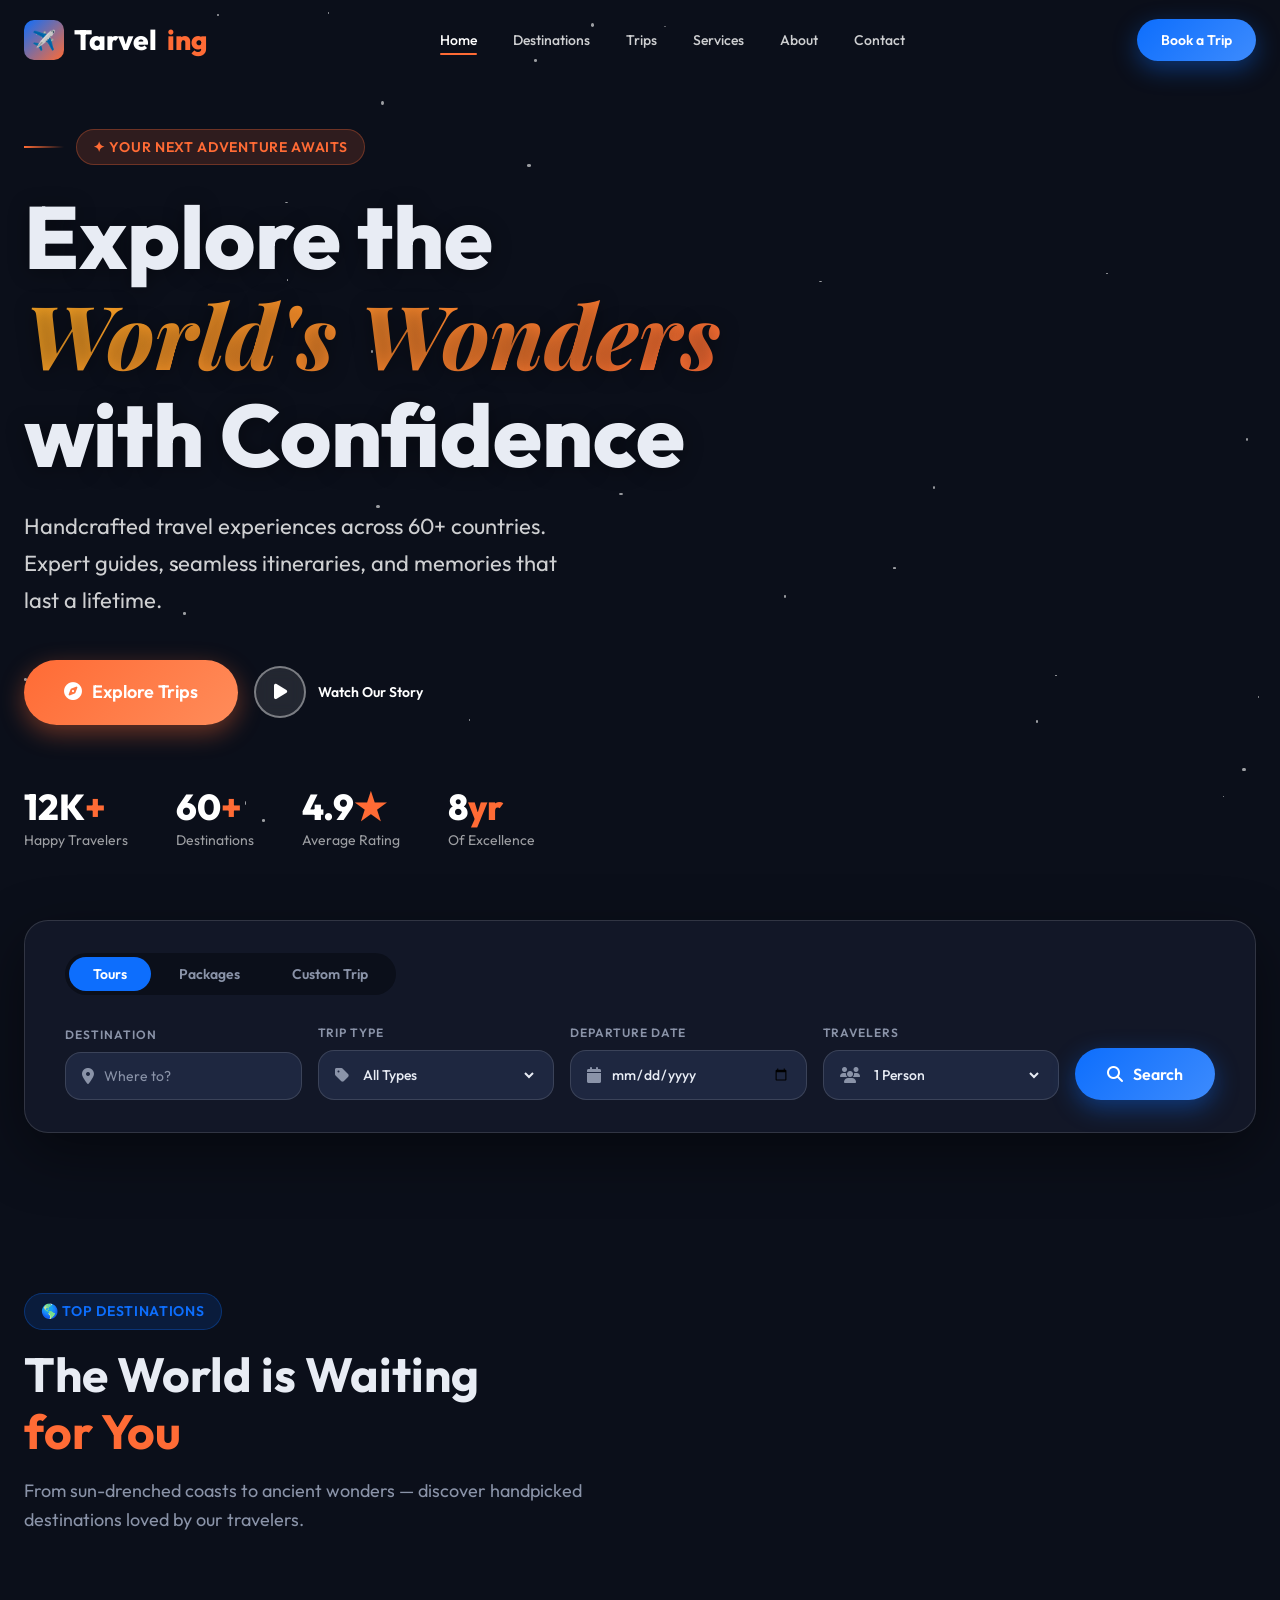
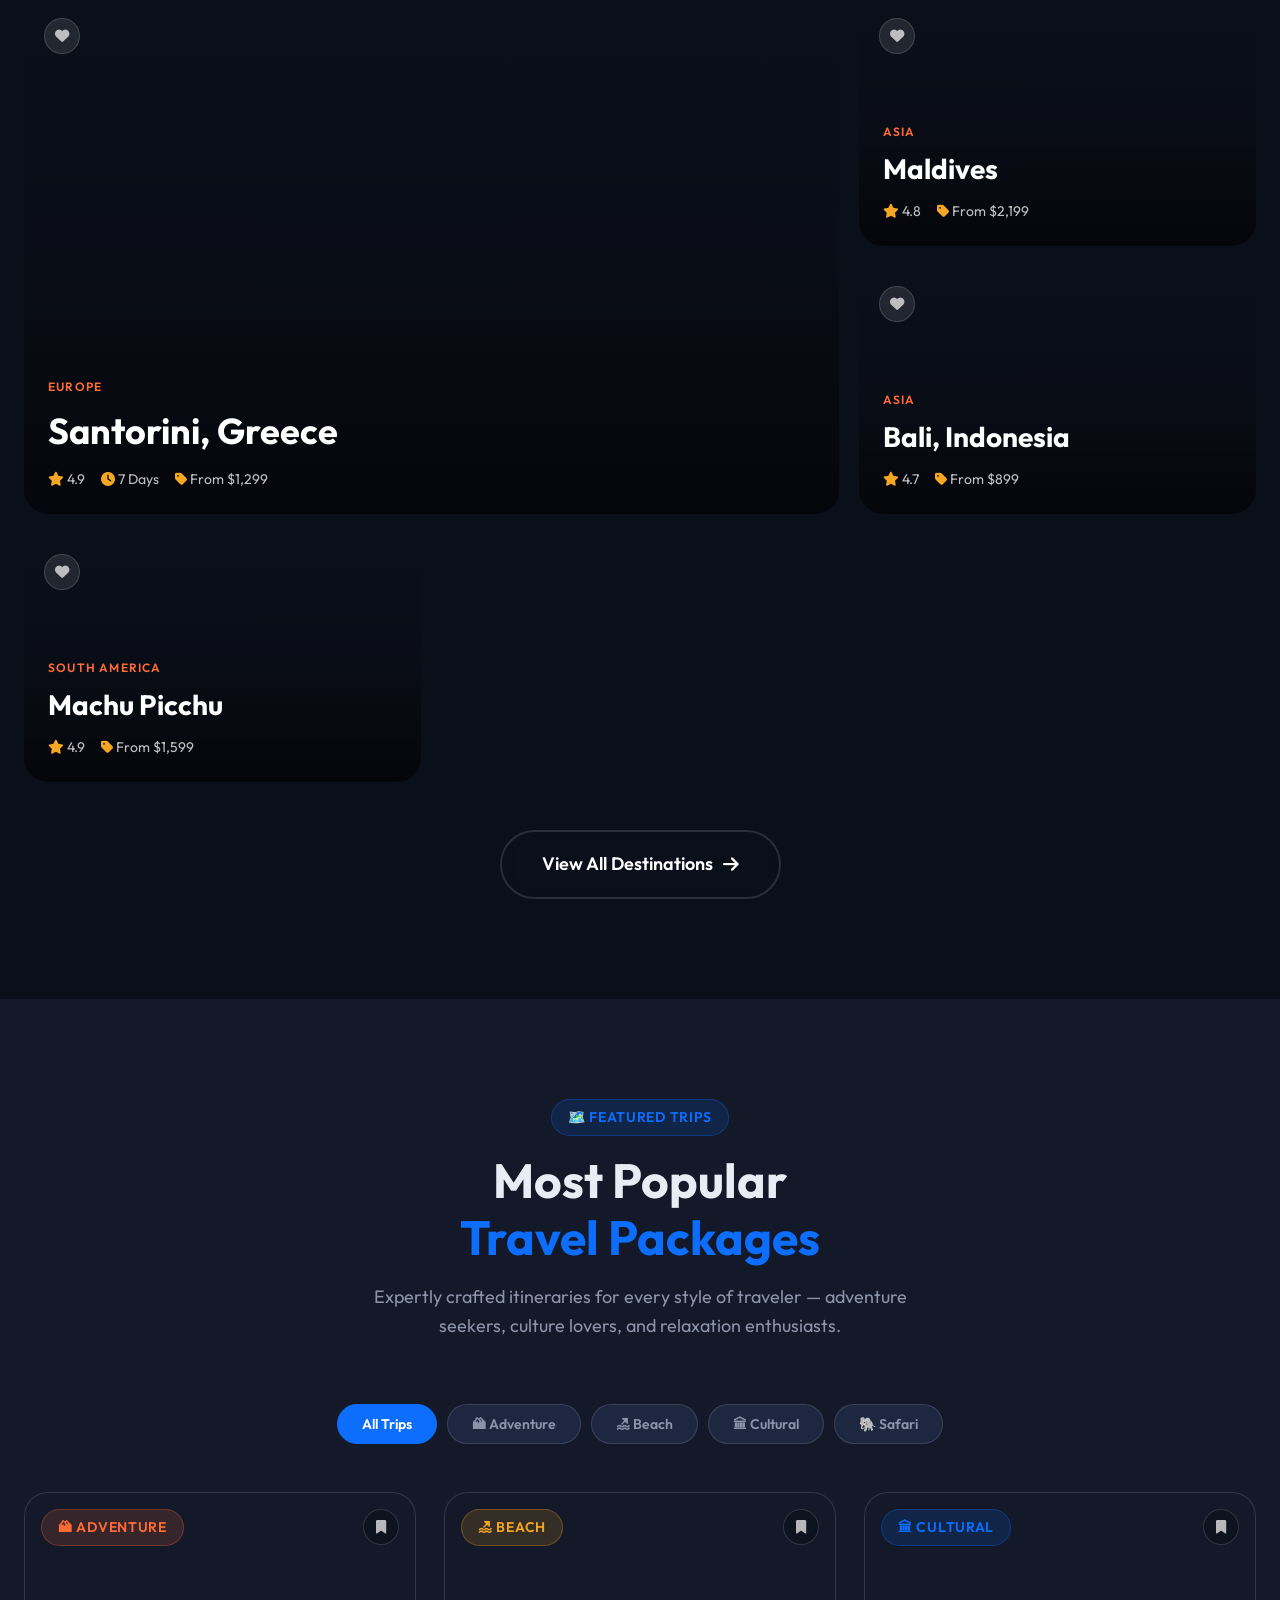
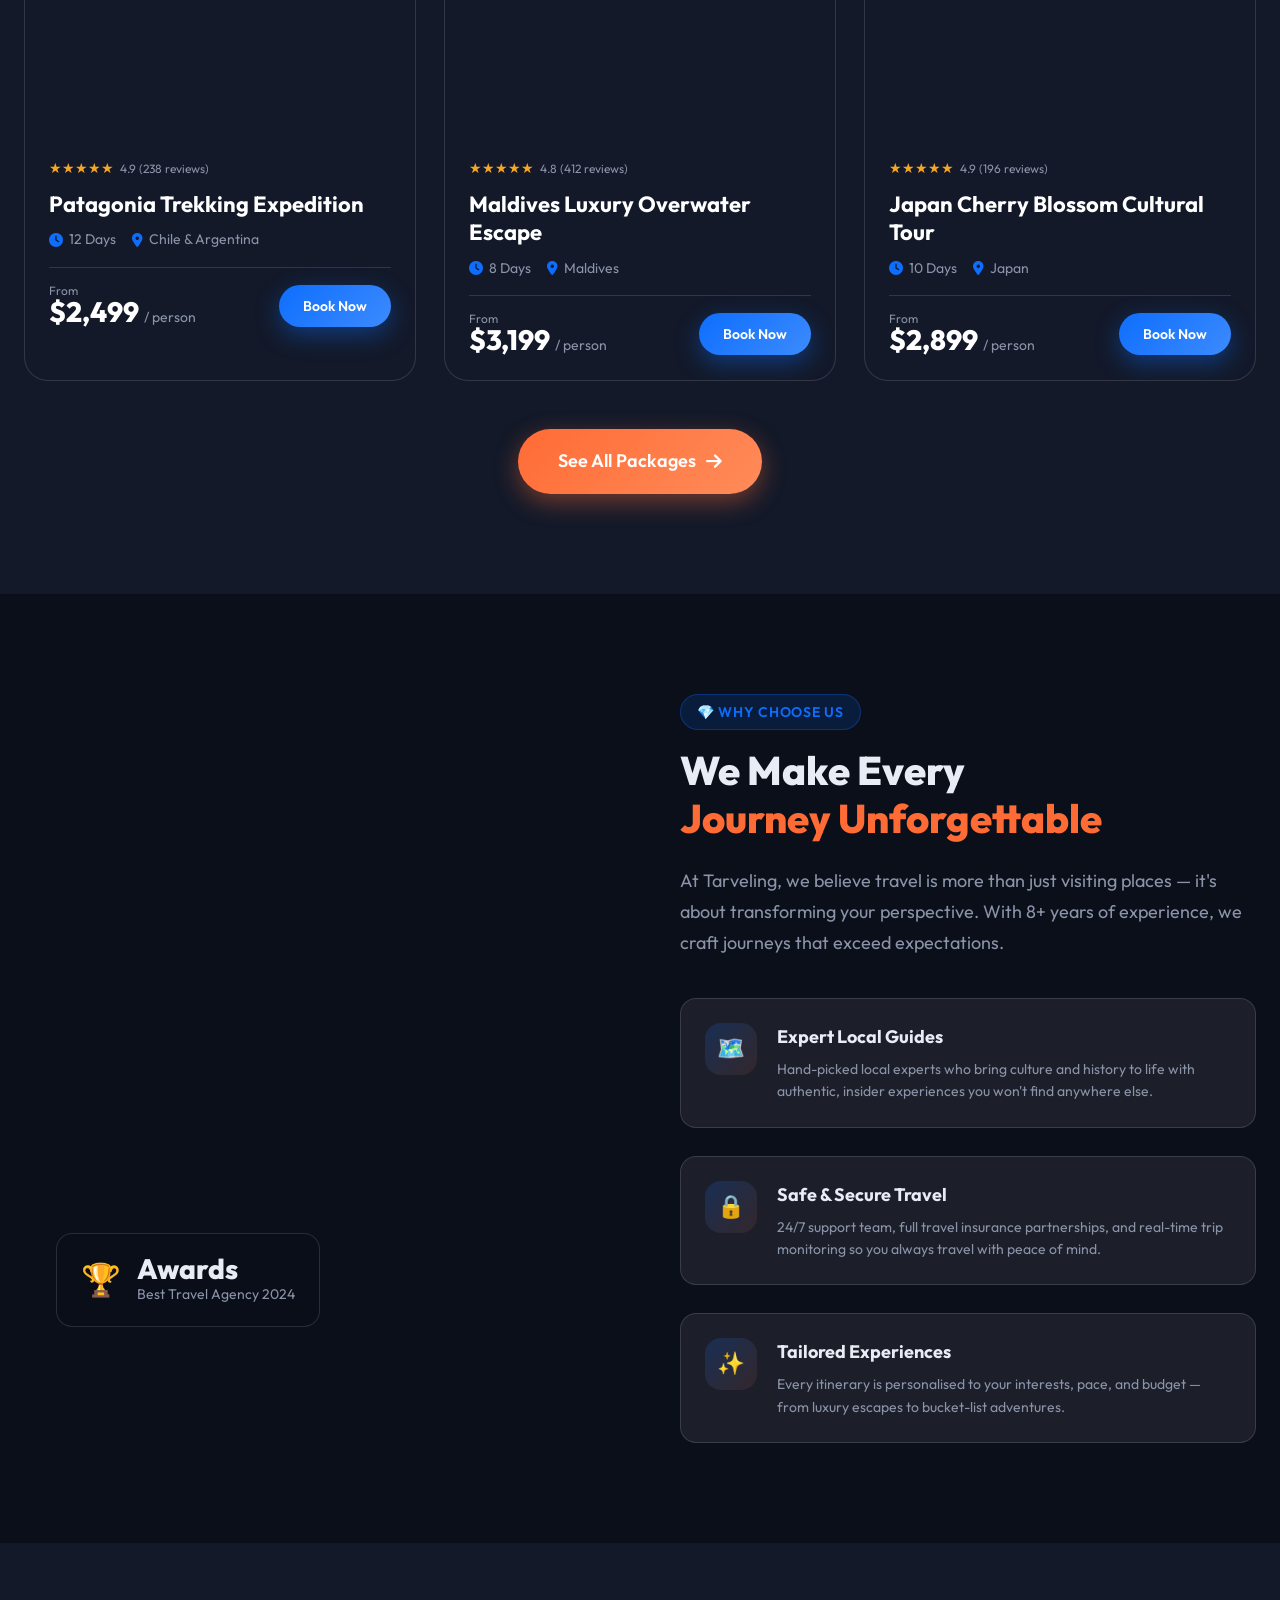
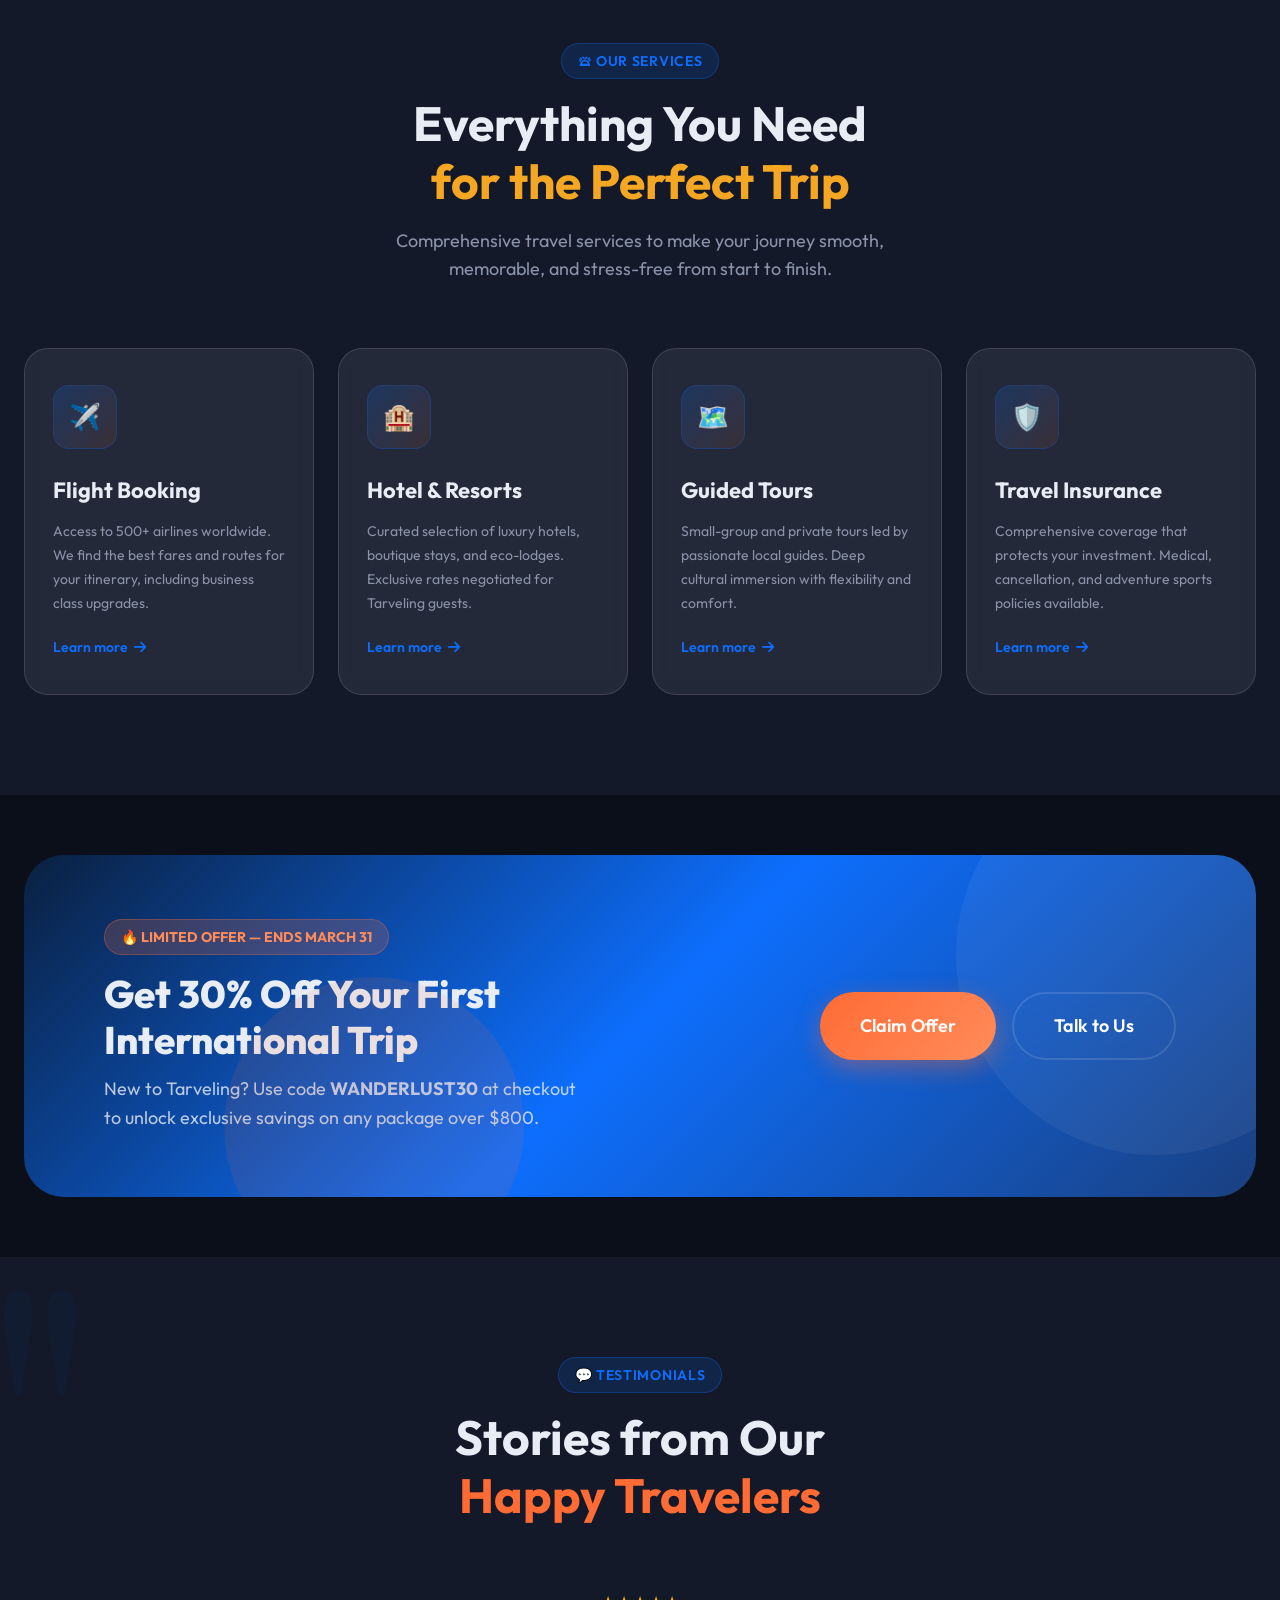
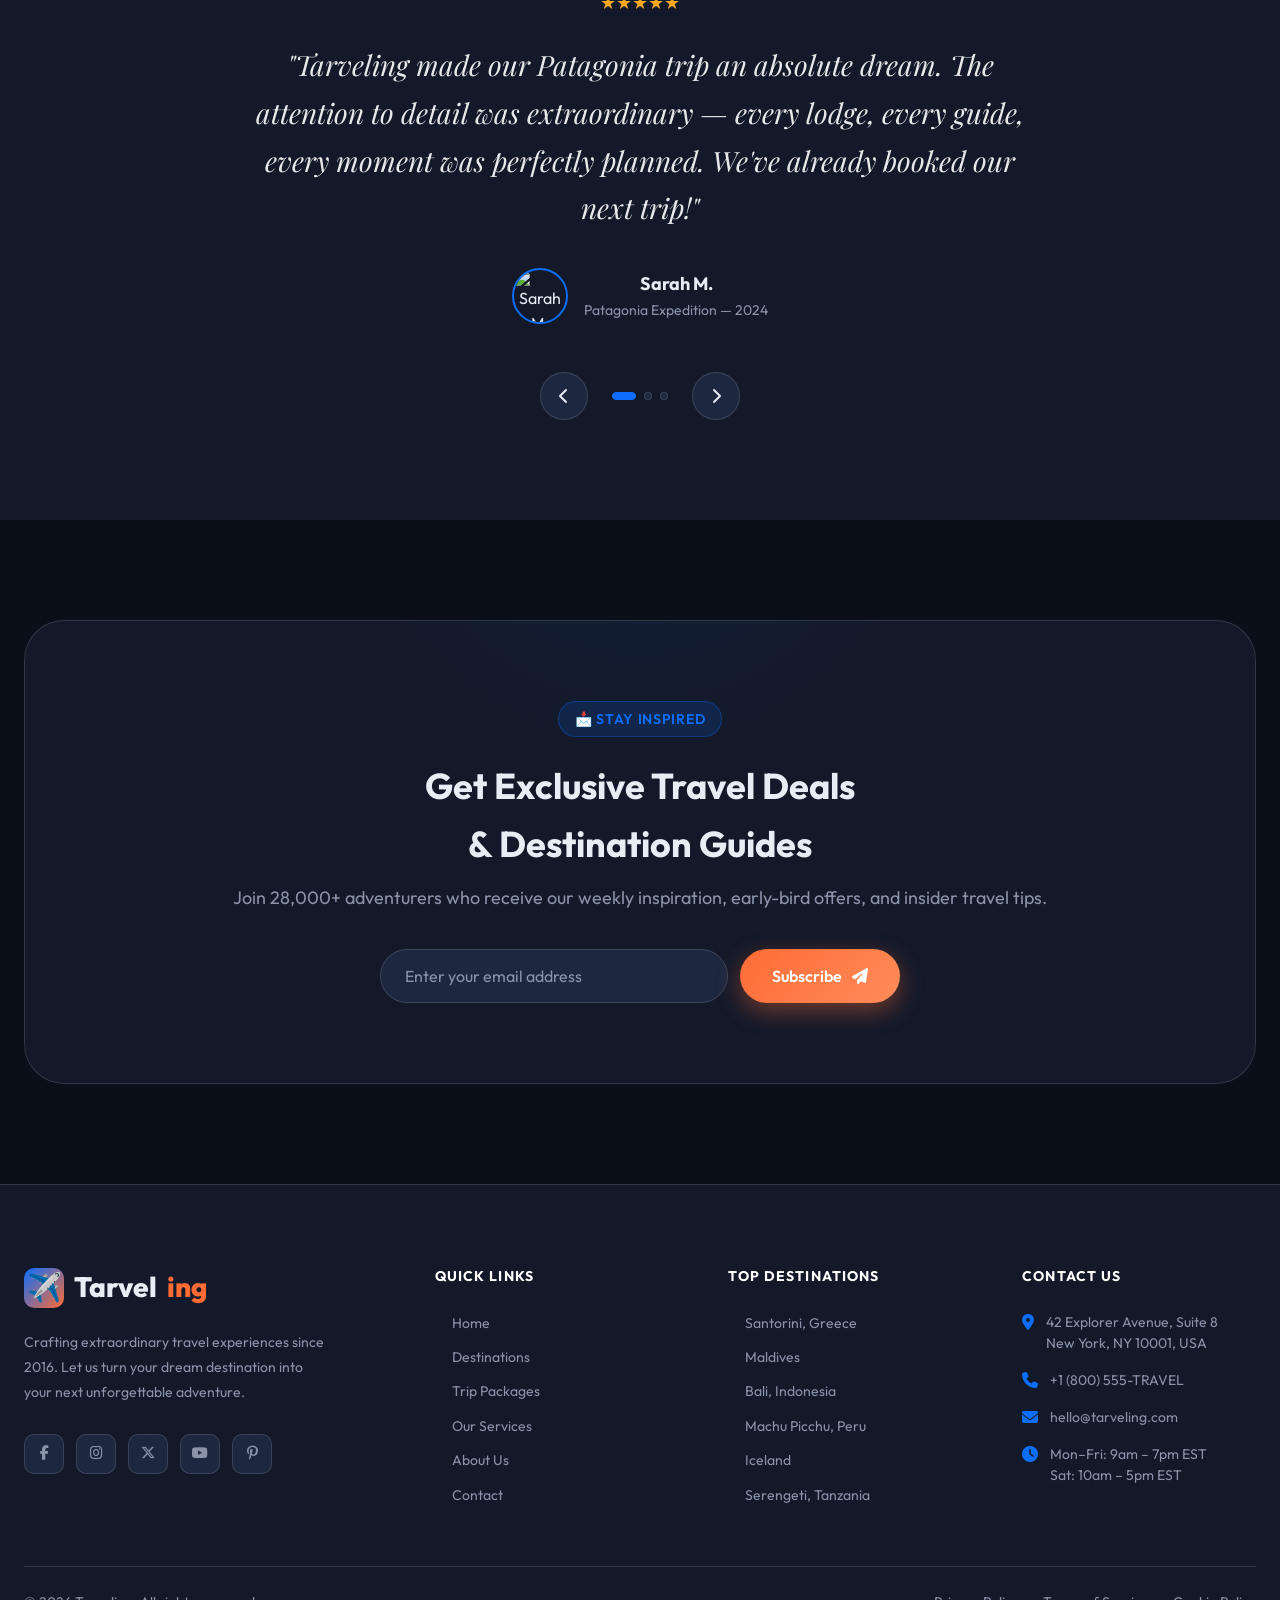
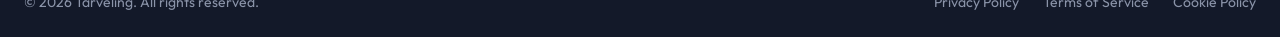
==== index.html @ 198b4518 "Add files via upload" ====
<!DOCTYPE html>
<html lang="en">
<head>
  <meta charset="UTF-8" />
  <meta name="viewport" content="width=device-width, initial-scale=1.0" />
  <title>Tarveling — Discover the World, Your Way</title>
  <meta name="description" content="Tarveling offers curated travel experiences, tours, and packages to the world's most breathtaking destinations. Book your dream trip today." />
  <link rel="stylesheet" href="css/style.css" />
  <link rel="stylesheet" href="https://cdnjs.cloudflare.com/ajax/libs/font-awesome/6.5.0/css/all.min.css" />
</head>
<body>

<!-- ===== HEADER ===== -->
<header class="header" id="header">
  <div class="container">
    <nav class="nav">
      <a href="index.html" class="nav__logo">
        <div class="nav__logo-icon">✈️</div>
        Tarvel<span>ing</span>
      </a>
      <ul class="nav__links">
        <li><a href="index.html" class="nav__link active">Home</a></li>
        <li><a href="destinations.html" class="nav__link">Destinations</a></li>
        <li><a href="trips.html" class="nav__link">Trips</a></li>
        <li><a href="services.html" class="nav__link">Services</a></li>
        <li><a href="about.html" class="nav__link">About</a></li>
        <li><a href="contact.html" class="nav__link">Contact</a></li>
      </ul>
      <div class="nav__actions">
        <a href="contact.html" class="btn btn-primary btn-sm">Book a Trip</a>
      </div>
      <button class="nav__hamburger" id="hamburger" aria-label="Open menu">
        <span></span><span></span><span></span>
      </button>
    </nav>
  </div>
  <div class="nav__mobile" id="mobileNav">
    <a href="index.html" class="nav__link active">Home</a>
    <a href="destinations.html" class="nav__link">Destinations</a>
    <a href="trips.html" class="nav__link">Trips</a>
    <a href="services.html" class="nav__link">Services</a>
    <a href="about.html" class="nav__link">About</a>
    <a href="contact.html" class="nav__link">Contact</a>
    <a href="contact.html" class="btn btn-primary btn-sm" style="margin-top:8px;justify-content:center;">Book a Trip</a>
  </div>
</header>

<!-- ===== HERO ===== -->
<section class="hero" id="home">
  <div class="hero__bg"></div>
  <div class="hero__particles" id="particles"></div>
  <div class="container">
    <div class="hero__content reveal">
      <div class="hero__eyebrow">
        <div class="hero__eyebrow-line"></div>
        <span class="badge badge--accent">✦ Your Next Adventure Awaits</span>
      </div>
      <h1 class="hero__title">
        Explore the<br><em>World's Wonders</em><br>with Confidence
      </h1>
      <p class="hero__sub">
        Handcrafted travel experiences across 60+ countries. Expert guides, seamless itineraries, and memories that last a lifetime.
      </p>
      <div class="hero__actions">
        <a href="trips.html" class="btn btn-accent btn-lg">
          <i class="fa-solid fa-compass"></i> Explore Trips
        </a>
        <button class="hero__play" id="playBtn">
          <div class="hero__play-icon"><i class="fa-solid fa-play"></i></div>
          <span>Watch Our Story</span>
        </button>
      </div>
      <div class="hero__stats">
        <div>
          <div class="hero__stat-num">12K<span>+</span></div>
          <div class="hero__stat-label">Happy Travelers</div>
        </div>
        <div>
          <div class="hero__stat-num">60<span>+</span></div>
          <div class="hero__stat-label">Destinations</div>
        </div>
        <div>
          <div class="hero__stat-num">4.9<span>★</span></div>
          <div class="hero__stat-label">Average Rating</div>
        </div>
        <div>
          <div class="hero__stat-num">8<span>yr</span></div>
          <div class="hero__stat-label">Of Excellence</div>
        </div>
      </div>
    </div>
  </div>
</section>

<!-- ===== SEARCH BAR ===== -->
<section class="search-bar section--sm">
  <div class="container">
    <div class="search-bar__card reveal">
      <div class="search-bar__tabs">
        <button class="search-bar__tab active" id="tabTours">Tours</button>
        <button class="search-bar__tab" id="tabFlights">Packages</button>
        <button class="search-bar__tab" id="tabCustom">Custom Trip</button>
      </div>
      <div class="search-bar__fields">
        <div class="search-field">
          <label>Destination</label>
          <div class="search-field__input">
            <i class="fa-solid fa-location-dot"></i>
            <input type="text" id="searchDest" placeholder="Where to?" />
          </div>
        </div>
        <div class="search-field">
          <label>Trip Type</label>
          <div class="search-field__input">
            <i class="fa-solid fa-tag"></i>
            <select id="searchType">
              <option value="">All Types</option>
              <option>Adventure</option>
              <option>Beach & Relaxation</option>
              <option>Cultural & History</option>
              <option>Wildlife Safari</option>
              <option>City Breaks</option>
              <option>Honeymoon</option>
            </select>
          </div>
        </div>
        <div class="search-field">
          <label>Departure Date</label>
          <div class="search-field__input">
            <i class="fa-solid fa-calendar"></i>
            <input type="date" id="searchDate" />
          </div>
        </div>
        <div class="search-field">
          <label>Travelers</label>
          <div class="search-field__input">
            <i class="fa-solid fa-users"></i>
            <select id="searchTravelers">
              <option>1 Person</option>
              <option>2 People</option>
              <option>3–5 People</option>
              <option>6+ People</option>
            </select>
          </div>
        </div>
        <button class="btn btn-primary" id="searchBtn" style="height:52px; margin-top:22px;">
          <i class="fa-solid fa-magnifying-glass"></i> Search
        </button>
      </div>
    </div>
  </div>
</section>

<!-- ===== DESTINATIONS ===== -->
<section class="section" id="destinations">
  <div class="container">
    <div class="section-header reveal">
      <span class="badge">🌎 Top Destinations</span>
      <h2>The World is Waiting<br><span class="text-accent">for You</span></h2>
      <p>From sun-drenched coasts to ancient wonders — discover handpicked destinations loved by our travelers.</p>
    </div>
    <div class="destinations__grid reveal">
      <!-- Large card -->
      <div class="dest-card dest-card--large">
        <img class="dest-card__img" src="https://images.unsplash.com/photo-1533105079780-92b9be482077?w=900&q=80" alt="Santorini, Greece" loading="lazy" />
        <div class="dest-card__overlay"></div>
        <button class="dest-card__wish" data-id="santorini" aria-label="Wishlist"><i class="fa-solid fa-heart"></i></button>
        <a href="trips.html" class="dest-card__btn"><i class="fa-solid fa-arrow-up-right"></i></a>
        <div class="dest-card__body">
          <div class="dest-card__region">Europe</div>
          <div class="dest-card__name">Santorini, Greece</div>
          <div class="dest-card__meta">
            <span><i class="fa-solid fa-star"></i> 4.9</span>
            <span><i class="fa-solid fa-clock"></i> 7 Days</span>
            <span><i class="fa-solid fa-tag"></i> From $1,299</span>
          </div>
        </div>
      </div>
      <!-- Small cards -->
      <div class="dest-card">
        <img class="dest-card__img" src="https://images.unsplash.com/photo-1510414696678-2415ad8474aa?w=600&q=80" alt="Maldives" loading="lazy" />
        <div class="dest-card__overlay"></div>
        <button class="dest-card__wish" data-id="maldives" aria-label="Wishlist"><i class="fa-solid fa-heart"></i></button>
        <a href="trips.html" class="dest-card__btn"><i class="fa-solid fa-arrow-up-right"></i></a>
        <div class="dest-card__body">
          <div class="dest-card__region">Asia</div>
          <div class="dest-card__name">Maldives</div>
          <div class="dest-card__meta">
            <span><i class="fa-solid fa-star"></i> 4.8</span>
            <span><i class="fa-solid fa-tag"></i> From $2,199</span>
          </div>
        </div>
      </div>
      <div class="dest-card">
        <img class="dest-card__img" src="https://images.unsplash.com/photo-1531761535209-180857e963b9?w=600&q=80" alt="Bali, Indonesia" loading="lazy" />
        <div class="dest-card__overlay"></div>
        <button class="dest-card__wish" data-id="bali" aria-label="Wishlist"><i class="fa-solid fa-heart"></i></button>
        <a href="trips.html" class="dest-card__btn"><i class="fa-solid fa-arrow-up-right"></i></a>
        <div class="dest-card__body">
          <div class="dest-card__region">Asia</div>
          <div class="dest-card__name">Bali, Indonesia</div>
          <div class="dest-card__meta">
            <span><i class="fa-solid fa-star"></i> 4.7</span>
            <span><i class="fa-solid fa-tag"></i> From $899</span>
          </div>
        </div>
      </div>
      <div class="dest-card">
        <img class="dest-card__img" src="https://images.unsplash.com/photo-1474755032398-4b0ed3b2ae5c?w=600&q=80" alt="Machu Picchu, Peru" loading="lazy" />
        <div class="dest-card__overlay"></div>
        <button class="dest-card__wish" data-id="machu" aria-label="Wishlist"><i class="fa-solid fa-heart"></i></button>
        <a href="trips.html" class="dest-card__btn"><i class="fa-solid fa-arrow-up-right"></i></a>
        <div class="dest-card__body">
          <div class="dest-card__region">South America</div>
          <div class="dest-card__name">Machu Picchu</div>
          <div class="dest-card__meta">
            <span><i class="fa-solid fa-star"></i> 4.9</span>
            <span><i class="fa-solid fa-tag"></i> From $1,599</span>
          </div>
        </div>
      </div>
    </div>
    <div class="text-center" style="margin-top:48px;">
      <a href="destinations.html" class="btn btn-outline btn-lg reveal">View All Destinations <i class="fa-solid fa-arrow-right"></i></a>
    </div>
  </div>
</section>

<!-- ===== POPULAR TRIPS ===== -->
<section class="section" id="trips" style="background: var(--clr-dark-2);">
  <div class="container">
    <div class="section-header text-center reveal">
      <span class="badge">🗺️ Featured Trips</span>
      <h2>Most Popular<br><span class="text-primary">Travel Packages</span></h2>
      <p>Expertly crafted itineraries for every style of traveler — adventure seekers, culture lovers, and relaxation enthusiasts.</p>
    </div>
    <div class="trips__filters reveal text-center" style="justify-content:center;">
      <button class="filter-btn active" data-filter="all">All Trips</button>
      <button class="filter-btn" data-filter="adventure">🏔 Adventure</button>
      <button class="filter-btn" data-filter="beach">🏖 Beach</button>
      <button class="filter-btn" data-filter="culture">🏛 Cultural</button>
      <button class="filter-btn" data-filter="safari">🐘 Safari</button>
    </div>
    <div class="trips__grid" id="tripsGrid">

      <div class="trip-card reveal" data-category="adventure">
        <div class="trip-card__thumb">
          <img class="trip-card__img" src="https://images.unsplash.com/photo-1506905925346-21bda4d32df4?w=600&q=80" alt="Patagonia Trekking" loading="lazy" />
          <span class="badge badge--accent trip-card__difficulty">🏔 Adventure</span>
          <button class="trip-card__wishlist" aria-label="Save trip"><i class="fa-solid fa-bookmark"></i></button>
        </div>
        <div class="trip-card__body">
          <div class="trip-card__rating">
            <div class="trip-card__stars">★★★★★</div>
            <span>4.9 (238 reviews)</span>
          </div>
          <h3 class="trip-card__title">Patagonia Trekking Expedition</h3>
          <div class="trip-card__meta">
            <div class="trip-card__meta-item"><i class="fa-solid fa-clock"></i> 12 Days</div>
            <div class="trip-card__meta-item"><i class="fa-solid fa-location-dot"></i> Chile & Argentina</div>
          </div>
          <div class="trip-card__footer">
            <div class="trip-card__price">
              <div class="trip-card__price-from">From</div>
              <div class="trip-card__price-amount">$2,499 <span>/ person</span></div>
            </div>
            <a href="contact.html" class="btn btn-primary btn-sm">Book Now</a>
          </div>
        </div>
      </div>

      <div class="trip-card reveal delay-1" data-category="beach">
        <div class="trip-card__thumb">
          <img class="trip-card__img" src="https://images.unsplash.com/photo-1510414696678-2415ad8474aa?w=600&q=80" alt="Maldives Luxury" loading="lazy" />
          <span class="badge badge--gold trip-card__difficulty">🏖 Beach</span>
          <button class="trip-card__wishlist" aria-label="Save trip"><i class="fa-solid fa-bookmark"></i></button>
        </div>
        <div class="trip-card__body">
          <div class="trip-card__rating">
            <div class="trip-card__stars">★★★★★</div>
            <span>4.8 (412 reviews)</span>
          </div>
          <h3 class="trip-card__title">Maldives Luxury Overwater Escape</h3>
          <div class="trip-card__meta">
            <div class="trip-card__meta-item"><i class="fa-solid fa-clock"></i> 8 Days</div>
            <div class="trip-card__meta-item"><i class="fa-solid fa-location-dot"></i> Maldives</div>
          </div>
          <div class="trip-card__footer">
            <div class="trip-card__price">
              <div class="trip-card__price-from">From</div>
              <div class="trip-card__price-amount">$3,199 <span>/ person</span></div>
            </div>
            <a href="contact.html" class="btn btn-primary btn-sm">Book Now</a>
          </div>
        </div>
      </div>

      <div class="trip-card reveal delay-2" data-category="culture">
        <div class="trip-card__thumb">
          <img class="trip-card__img" src="https://images.unsplash.com/photo-1580674684081-7617fbf3d745?w=600&q=80" alt="Japan Cultural Tour" loading="lazy" />
          <span class="badge trip-card__difficulty">🏛 Cultural</span>
          <button class="trip-card__wishlist" aria-label="Save trip"><i class="fa-solid fa-bookmark"></i></button>
        </div>
        <div class="trip-card__body">
          <div class="trip-card__rating">
            <div class="trip-card__stars">★★★★★</div>
            <span>4.9 (196 reviews)</span>
          </div>
          <h3 class="trip-card__title">Japan Cherry Blossom Cultural Tour</h3>
          <div class="trip-card__meta">
            <div class="trip-card__meta-item"><i class="fa-solid fa-clock"></i> 10 Days</div>
            <div class="trip-card__meta-item"><i class="fa-solid fa-location-dot"></i> Japan</div>
          </div>
          <div class="trip-card__footer">
            <div class="trip-card__price">
              <div class="trip-card__price-from">From</div>
              <div class="trip-card__price-amount">$2,899 <span>/ person</span></div>
            </div>
            <a href="contact.html" class="btn btn-primary btn-sm">Book Now</a>
          </div>
        </div>
      </div>

    </div>
    <div class="text-center" style="margin-top:48px;">
      <a href="trips.html" class="btn btn-accent btn-lg reveal">See All Packages <i class="fa-solid fa-arrow-right"></i></a>
    </div>
  </div>
</section>

<!-- ===== WHY US ===== -->
<section class="section why-us">
  <div class="container">
    <div class="why-us__grid">
      <div class="why-us__img-wrap reveal-left">
        <img class="why-us__img" src="https://images.unsplash.com/photo-1464822759023-fed622ff2c3b?w=900&q=80" alt="Mountain adventure" loading="lazy" />
        <div class="why-us__img-badge">
          <div class="why-us__img-badge-icon">🏆</div>
          <div>
            <div class="why-us__img-badge-num">Awards</div>
            <div class="why-us__img-badge-text">Best Travel Agency 2024</div>
          </div>
        </div>
      </div>
      <div class="reveal-right">
        <span class="badge">💎 Why Choose Us</span>
        <h2 style="margin:16px 0 24px; font-size: clamp(1.75rem,4vw,2.5rem); font-weight:800; line-height:1.2;">We Make Every<br><span class="text-accent">Journey Unforgettable</span></h2>
        <p style="color:var(--clr-text-muted); font-size:var(--fs-md); margin-bottom:8px; line-height:1.7;">
          At Tarveling, we believe travel is more than just visiting places — it's about transforming your perspective. With 8+ years of experience, we craft journeys that exceed expectations.
        </p>
        <div class="why-us__features">
          <div class="why-us__feature">
            <div class="why-us__feature-icon">🗺️</div>
            <div>
              <div class="why-us__feature-title">Expert Local Guides</div>
              <div class="why-us__feature-desc">Hand-picked local experts who bring culture and history to life with authentic, insider experiences you won't find anywhere else.</div>
            </div>
          </div>
          <div class="why-us__feature">
            <div class="why-us__feature-icon">🔒</div>
            <div>
              <div class="why-us__feature-title">Safe & Secure Travel</div>
              <div class="why-us__feature-desc">24/7 support team, full travel insurance partnerships, and real-time trip monitoring so you always travel with peace of mind.</div>
            </div>
          </div>
          <div class="why-us__feature">
            <div class="why-us__feature-icon">✨</div>
            <div>
              <div class="why-us__feature-title">Tailored Experiences</div>
              <div class="why-us__feature-desc">Every itinerary is personalised to your interests, pace, and budget — from luxury escapes to bucket-list adventures.</div>
            </div>
          </div>
        </div>
      </div>
    </div>
  </div>
</section>

<!-- ===== SERVICES PREVIEW ===== -->
<section class="section" style="background:var(--clr-dark-2);">
  <div class="container">
    <div class="section-header text-center reveal">
      <span class="badge">🛎 Our Services</span>
      <h2>Everything You Need<br><span class="text-gold">for the Perfect Trip</span></h2>
      <p>Comprehensive travel services to make your journey smooth, memorable, and stress-free from start to finish.</p>
    </div>
    <div class="services__grid">
      <div class="service-card reveal">
        <div class="service-card__icon">✈️</div>
        <h3 class="service-card__title">Flight Booking</h3>
        <p class="service-card__desc">Access to 500+ airlines worldwide. We find the best fares and routes for your itinerary, including business class upgrades.</p>
        <a href="services.html" class="service-card__link">Learn more <i class="fa-solid fa-arrow-right"></i></a>
      </div>
      <div class="service-card reveal delay-1">
        <div class="service-card__icon">🏨</div>
        <h3 class="service-card__title">Hotel & Resorts</h3>
        <p class="service-card__desc">Curated selection of luxury hotels, boutique stays, and eco-lodges. Exclusive rates negotiated for Tarveling guests.</p>
        <a href="services.html" class="service-card__link">Learn more <i class="fa-solid fa-arrow-right"></i></a>
      </div>
      <div class="service-card reveal delay-2">
        <div class="service-card__icon">🗺️</div>
        <h3 class="service-card__title">Guided Tours</h3>
        <p class="service-card__desc">Small-group and private tours led by passionate local guides. Deep cultural immersion with flexibility and comfort.</p>
        <a href="services.html" class="service-card__link">Learn more <i class="fa-solid fa-arrow-right"></i></a>
      </div>
      <div class="service-card reveal delay-3">
        <div class="service-card__icon">🛡️</div>
        <h3 class="service-card__title">Travel Insurance</h3>
        <p class="service-card__desc">Comprehensive coverage that protects your investment. Medical, cancellation, and adventure sports policies available.</p>
        <a href="services.html" class="service-card__link">Learn more <i class="fa-solid fa-arrow-right"></i></a>
      </div>
    </div>
  </div>
</section>

<!-- ===== PROMO BANNER ===== -->
<section class="section--sm">
  <div class="container">
    <div class="promo-banner reveal">
      <div>
        <div class="promo-banner__tag">🔥 Limited Offer — Ends March 31</div>
        <h2 class="promo-banner__title">Get 30% Off Your First<br>International Trip</h2>
        <p class="promo-banner__desc">New to Tarveling? Use code <strong>WANDERLUST30</strong> at checkout to unlock exclusive savings on any package over $800.</p>
      </div>
      <div class="promo-banner__actions">
        <a href="trips.html" class="btn btn-accent btn-lg">Claim Offer</a>
        <a href="contact.html" class="btn btn-outline btn-lg">Talk to Us</a>
      </div>
    </div>
  </div>
</section>

<!-- ===== TESTIMONIALS ===== -->
<section class="section testimonials">
  <div class="container">
    <div class="section-header text-center reveal">
      <span class="badge">💬 Testimonials</span>
      <h2>Stories from Our<br><span class="text-accent">Happy Travelers</span></h2>
    </div>
    <div class="testimonials__slider reveal">
      <div class="testimonials__track" id="testimonialTrack">
        <div class="testimonials__slide">
          <div class="testimonial-card">
            <div class="testimonial-card__stars">★★★★★</div>
            <p class="testimonial-card__quote">"Tarveling made our Patagonia trip an absolute dream. The attention to detail was extraordinary — every lodge, every guide, every moment was perfectly planned. We've already booked our next trip!"</p>
            <div class="testimonial-card__author">
              <img class="testimonial-card__avatar" src="https://i.pravatar.cc/100?img=5" alt="Sarah M." />
              <div>
                <div class="testimonial-card__name">Sarah M.</div>
                <div class="testimonial-card__trip">Patagonia Expedition — 2024</div>
              </div>
            </div>
          </div>
        </div>
        <div class="testimonials__slide">
          <div class="testimonial-card">
            <div class="testimonial-card__stars">★★★★★</div>
            <p class="testimonial-card__quote">"Our Maldives honeymoon was beyond anything we could have imagined. Tarveling handled each detail beautifully — from the overwater villa to the sunset dinner. Truly magical."</p>
            <div class="testimonial-card__author">
              <img class="testimonial-card__avatar" src="https://i.pravatar.cc/100?img=47" alt="James & Emma" />
              <div>
                <div class="testimonial-card__name">James & Emma R.</div>
                <div class="testimonial-card__trip">Maldives Honeymoon — 2023</div>
              </div>
            </div>
          </div>
        </div>
        <div class="testimonials__slide">
          <div class="testimonial-card">
            <div class="testimonial-card__stars">★★★★★</div>
            <p class="testimonial-card__quote">"The Japan cultural tour blew my mind. Our guide was incredibly knowledgeable and welcoming. I felt like I wasn't just seeing Japan, but truly living it. Worth every penny."</p>
            <div class="testimonial-card__author">
              <img class="testimonial-card__avatar" src="https://i.pravatar.cc/100?img=32" alt="Amir K." />
              <div>
                <div class="testimonial-card__name">Amir K.</div>
                <div class="testimonial-card__trip">Japan Cultural Tour — 2024</div>
              </div>
            </div>
          </div>
        </div>
      </div>
      <div class="testimonials__controls">
        <button class="testimonials__btn" id="prevSlide" aria-label="Previous"><i class="fa-solid fa-chevron-left"></i></button>
        <div class="testimonials__dots" id="sliderDots">
          <button class="testimonials__dot active" data-slide="0"></button>
          <button class="testimonials__dot" data-slide="1"></button>
          <button class="testimonials__dot" data-slide="2"></button>
        </div>
        <button class="testimonials__btn" id="nextSlide" aria-label="Next"><i class="fa-solid fa-chevron-right"></i></button>
      </div>
    </div>
  </div>
</section>

<!-- ===== NEWSLETTER ===== -->
<section class="section newsletter">
  <div class="container">
    <div class="newsletter__card reveal">
      <span class="badge" style="margin-bottom:20px;">📩 Stay Inspired</span>
      <h2 class="newsletter__title">Get Exclusive Travel Deals<br>& Destination Guides</h2>
      <p class="newsletter__desc">Join 28,000+ adventurers who receive our weekly inspiration, early-bird offers, and insider travel tips.</p>
      <form class="newsletter__form" id="newsletterForm">
        <input class="newsletter__input" type="email" id="newsletterEmail" placeholder="Enter your email address" required />
        <button type="submit" class="btn btn-accent">Subscribe <i class="fa-solid fa-paper-plane"></i></button>
      </form>
    </div>
  </div>
</section>

<!-- ===== FOOTER ===== -->
<footer class="footer">
  <div class="container">
    <div class="footer__main">
      <div class="footer__brand">
        <div class="footer__logo">
          <div class="footer__logo-icon">✈️</div>
          Tarvel<span>ing</span>
        </div>
        <p class="footer__desc">Crafting extraordinary travel experiences since 2016. Let us turn your dream destination into your next unforgettable adventure.</p>
        <div class="footer__social">
          <a href="#" class="footer__social-link" aria-label="Facebook"><i class="fa-brands fa-facebook-f"></i></a>
          <a href="#" class="footer__social-link" aria-label="Instagram"><i class="fa-brands fa-instagram"></i></a>
          <a href="#" class="footer__social-link" aria-label="Twitter"><i class="fa-brands fa-x-twitter"></i></a>
          <a href="#" class="footer__social-link" aria-label="YouTube"><i class="fa-brands fa-youtube"></i></a>
          <a href="#" class="footer__social-link" aria-label="Pinterest"><i class="fa-brands fa-pinterest-p"></i></a>
        </div>
      </div>
      <div>
        <div class="footer__col-title">Quick Links</div>
        <ul class="footer__links">
          <li><a href="index.html" class="footer__link">Home</a></li>
          <li><a href="destinations.html" class="footer__link">Destinations</a></li>
          <li><a href="trips.html" class="footer__link">Trip Packages</a></li>
          <li><a href="services.html" class="footer__link">Our Services</a></li>
          <li><a href="about.html" class="footer__link">About Us</a></li>
          <li><a href="contact.html" class="footer__link">Contact</a></li>
        </ul>
      </div>
      <div>
        <div class="footer__col-title">Top Destinations</div>
        <ul class="footer__links">
          <li><a href="destinations.html" class="footer__link">Santorini, Greece</a></li>
          <li><a href="destinations.html" class="footer__link">Maldives</a></li>
          <li><a href="destinations.html" class="footer__link">Bali, Indonesia</a></li>
          <li><a href="destinations.html" class="footer__link">Machu Picchu, Peru</a></li>
          <li><a href="destinations.html" class="footer__link">Iceland</a></li>
          <li><a href="destinations.html" class="footer__link">Serengeti, Tanzania</a></li>
        </ul>
      </div>
      <div>
        <div class="footer__col-title">Contact Us</div>
        <div class="footer__contact-item">
          <i class="fa-solid fa-location-dot"></i>
          <div class="footer__contact-text">42 Explorer Avenue, Suite 8<br>New York, NY 10001, USA</div>
        </div>
        <div class="footer__contact-item">
          <i class="fa-solid fa-phone"></i>
          <div class="footer__contact-text">+1 (800) 555-TRAVEL</div>
        </div>
        <div class="footer__contact-item">
          <i class="fa-solid fa-envelope"></i>
          <div class="footer__contact-text">hello@tarveling.com</div>
        </div>
        <div class="footer__contact-item">
          <i class="fa-solid fa-clock"></i>
          <div class="footer__contact-text">Mon–Fri: 9am – 7pm EST<br>Sat: 10am – 5pm EST</div>
        </div>
      </div>
    </div>
    <div class="footer__bottom">
      <span>&copy; 2026 Tarveling. All rights reserved.</span>
      <div class="footer__bottom-links">
        <a href="#" class="footer__bottom-link">Privacy Policy</a>
        <a href="#" class="footer__bottom-link">Terms of Service</a>
        <a href="#" class="footer__bottom-link">Cookie Policy</a>
      </div>
    </div>
  </div>
</footer>

<!-- Back to Top -->
<button class="back-to-top" id="backToTop" aria-label="Back to top"><i class="fa-solid fa-arrow-up"></i></button>

<script src="js/main.js"></script>
</body>
</html>
---- css/style.css ----
/* ========================================
   TARVELING — Design System & Global Styles
   ======================================== */

/* --- Google Fonts --- */
@import url('https://fonts.googleapis.com/css2?family=Outfit:wght@300;400;500;600;700;800;900&family=Playfair+Display:ital,wght@0,700;1,600&display=swap');

/* --- CSS Variables / Tokens --- */
:root {
  --clr-primary:      #0D6EFD;
  --clr-primary-dk:   #0a58d4;
  --clr-accent:       #FF6B35;
  --clr-accent-dk:    #e55a24;
  --clr-gold:         #F5A623;
  --clr-dark:         #0B0F1A;
  --clr-dark-2:       #131929;
  --clr-dark-3:       #1E2740;
  --clr-glass:        rgba(255,255,255,0.07);
  --clr-glass-border: rgba(255,255,255,0.13);
  --clr-text:         #E8ECF4;
  --clr-text-muted:   #8A93A8;
  --clr-white:        #FFFFFF;

  --ff-body:    'Outfit', sans-serif;
  --ff-display: 'Playfair Display', serif;

  --fs-xs:   0.75rem;
  --fs-sm:   0.875rem;
  --fs-base: 1rem;
  --fs-md:   1.125rem;
  --fs-lg:   1.375rem;
  --fs-xl:   1.75rem;
  --fs-2xl:  2.25rem;
  --fs-3xl:  3rem;
  --fs-4xl:  4rem;
  --fs-5xl:  5.5rem;

  --radius-sm:  8px;
  --radius-md:  16px;
  --radius-lg:  24px;
  --radius-xl:  40px;
  --radius-full: 999px;

  --shadow-sm:  0 2px 12px rgba(0,0,0,0.25);
  --shadow-md:  0 8px 32px rgba(0,0,0,0.35);
  --shadow-lg:  0 20px 60px rgba(0,0,0,0.45);
  --shadow-glow: 0 0 40px rgba(13,110,253,0.35);

  --transition: 0.3s cubic-bezier(0.4,0,0.2,1);
  --transition-slow: 0.6s cubic-bezier(0.4,0,0.2,1);

  --max-w: 1280px;
  --header-h: 80px;
}

/* --- Reset & Base --- */
*, *::before, *::after { box-sizing: border-box; margin: 0; padding: 0; }

html { scroll-behavior: smooth; font-size: 16px; }

body {
  font-family: var(--ff-body);
  background: var(--clr-dark);
  color: var(--clr-text);
  line-height: 1.6;
  overflow-x: hidden;
}

img { display: block; max-width: 100%; object-fit: cover; }
a  { text-decoration: none; color: inherit; }
ul { list-style: none; }
button { cursor: pointer; font-family: inherit; border: none; }

/* --- Scrollbar --- */
::-webkit-scrollbar { width: 6px; }
::-webkit-scrollbar-track { background: var(--clr-dark-2); }
::-webkit-scrollbar-thumb { background: var(--clr-primary); border-radius: 3px; }

/* ==============================
   UTILITY CLASSES
   ============================== */
.container { width: min(100%, var(--max-w)); margin: 0 auto; padding: 0 24px; }
.section    { padding: 100px 0; }
.section--sm{ padding: 60px 0; }
.text-center{ text-align: center; }
.text-accent{ color: var(--clr-accent); }
.text-primary{ color: var(--clr-primary); }
.text-gold  { color: var(--clr-gold); }
.text-muted { color: var(--clr-text-muted); }

.badge {
  display: inline-flex; align-items: center; gap: 6px;
  background: rgba(13,110,253,0.15);
  border: 1px solid rgba(13,110,253,0.3);
  color: var(--clr-primary);
  padding: 6px 16px; border-radius: var(--radius-full);
  font-size: var(--fs-sm); font-weight: 600; letter-spacing: 0.05em;
  text-transform: uppercase;
}
.badge--accent { background: rgba(255,107,53,0.15); border-color: rgba(255,107,53,0.3); color: var(--clr-accent); }
.badge--gold   { background: rgba(245,166,35,0.15); border-color: rgba(245,166,35,0.3); color: var(--clr-gold); }

.section-header { margin-bottom: 64px; }
.section-header .badge { margin-bottom: 16px; }
.section-header h2 {
  font-size: clamp(var(--fs-2xl), 4vw, var(--fs-3xl));
  font-weight: 700; line-height: 1.2; margin-bottom: 16px;
}
.section-header p { font-size: var(--fs-md); color: var(--clr-text-muted); max-width: 560px; }
.section-header.text-center p { margin: 0 auto; }

/* --- Buttons --- */
.btn {
  display: inline-flex; align-items: center; gap: 10px;
  padding: 14px 32px; border-radius: var(--radius-full);
  font-size: var(--fs-base); font-weight: 600;
  transition: var(--transition); position: relative; overflow: hidden;
}
.btn::before {
  content: ''; position: absolute; inset: 0;
  background: rgba(255,255,255,0.1); opacity: 0;
  transition: var(--transition);
}
.btn:hover::before { opacity: 1; }
.btn:hover { transform: translateY(-2px); }
.btn:active { transform: translateY(0); }

.btn-primary {
  background: linear-gradient(135deg, var(--clr-primary), #3d8bfd);
  color: var(--clr-white);
  box-shadow: 0 8px 24px rgba(13,110,253,0.4);
}
.btn-primary:hover { box-shadow: 0 12px 32px rgba(13,110,253,0.55); }

.btn-accent {
  background: linear-gradient(135deg, var(--clr-accent), #ff8c5a);
  color: var(--clr-white);
  box-shadow: 0 8px 24px rgba(255,107,53,0.4);
}
.btn-accent:hover { box-shadow: 0 12px 32px rgba(255,107,53,0.55); }

.btn-outline {
  background: transparent;
  border: 2px solid var(--clr-glass-border);
  color: var(--clr-white);
  backdrop-filter: blur(8px);
}
.btn-outline:hover { border-color: var(--clr-primary); color: var(--clr-primary); }

.btn-ghost { background: transparent; color: var(--clr-text); padding: 14px 20px; }
.btn-ghost:hover { color: var(--clr-primary); }

.btn-sm { padding: 10px 24px; font-size: var(--fs-sm); }
.btn-lg { padding: 18px 40px; font-size: var(--fs-md); }

/* ==============================
   HEADER / NAVBAR
   ============================== */
.header {
  position: fixed; top: 0; left: 0; right: 0; z-index: 1000;
  height: var(--header-h);
  transition: var(--transition);
}
.header.scrolled {
  background: rgba(11,15,26,0.9);
  backdrop-filter: blur(20px);
  border-bottom: 1px solid var(--clr-glass-border);
  box-shadow: var(--shadow-md);
}

.nav {
  display: flex; align-items: center; justify-content: space-between;
  height: var(--header-h);
}

.nav__logo {
  display: flex; align-items: center; gap: 10px;
  font-size: var(--fs-xl); font-weight: 800; color: var(--clr-white);
}
.nav__logo-icon {
  width: 40px; height: 40px; border-radius: 10px;
  background: linear-gradient(135deg, var(--clr-primary), var(--clr-accent));
  display: flex; align-items: center; justify-content: center;
  font-size: 1.2rem;
}
.nav__logo span { color: var(--clr-accent); }

.nav__links {
  display: flex; align-items: center; gap: 36px;
}
.nav__link {
  font-size: var(--fs-sm); font-weight: 500; color: rgba(255,255,255,0.8);
  transition: var(--transition); position: relative; padding: 4px 0;
}
.nav__link::after {
  content: ''; position: absolute; bottom: -2px; left: 0;
  width: 0; height: 2px; background: var(--clr-accent);
  transition: var(--transition); border-radius: 2px;
}
.nav__link:hover, .nav__link.active { color: var(--clr-white); }
.nav__link:hover::after, .nav__link.active::after { width: 100%; }

.nav__actions { display: flex; align-items: center; gap: 12px; }

.nav__hamburger {
  display: none; flex-direction: column; gap: 5px;
  background: transparent; padding: 8px;
}
.nav__hamburger span {
  display: block; width: 24px; height: 2px;
  background: var(--clr-white); border-radius: 2px;
  transition: var(--transition);
}

/* Mobile Nav */
.nav__mobile {
  display: none;
  position: fixed; top: var(--header-h); left: 0; right: 0;
  background: rgba(11,15,26,0.97); backdrop-filter: blur(20px);
  padding: 24px; border-bottom: 1px solid var(--clr-glass-border);
  flex-direction: column; gap: 8px;
  animation: slideDown 0.3s ease;
}
.nav__mobile.open { display: flex; }
.nav__mobile .nav__link { font-size: var(--fs-md); padding: 12px 0; border-bottom: 1px solid var(--clr-glass-border); }

@keyframes slideDown { from { opacity:0; transform:translateY(-10px); } to { opacity:1; transform:translateY(0); } }

/* ==============================
   HERO SECTION
   ============================== */
.hero {
  position: relative; min-height: 100vh;
  display: flex; align-items: center;
  overflow: hidden;
}

.hero__bg {
  position: absolute; inset: 0;
  background: 
    linear-gradient(to bottom, rgba(11,15,26,0.3) 0%, rgba(11,15,26,0.5) 60%, var(--clr-dark) 100%),
    url('https://images.unsplash.com/photo-1507525428034-b723cf961d3e?w=1920&q=85') center/cover no-repeat;
  transform: scale(1.05);
  animation: heroZoom 20s ease-in-out infinite alternate;
}
@keyframes heroZoom { from { transform: scale(1.05); } to { transform: scale(1.12); } }

.hero__particles {
  position: absolute; inset: 0; overflow: hidden; pointer-events: none;
}
.hero__particle {
  position: absolute; width: 2px; height: 2px;
  background: rgba(255,255,255,0.6); border-radius: 50%;
  animation: float linear infinite;
}

.hero__content {
  position: relative; z-index: 2;
  padding-top: var(--header-h);
  max-width: 800px;
}

.hero__eyebrow {
  display: flex; align-items: center; gap: 12px;
  margin-bottom: 24px;
}
.hero__eyebrow-line {
  width: 40px; height: 2px;
  background: linear-gradient(90deg, var(--clr-accent), transparent);
}

.hero__title {
  font-size: clamp(var(--fs-3xl), 7vw, var(--fs-5xl));
  font-weight: 800; line-height: 1.1;
  margin-bottom: 24px;
  text-shadow: 0 2px 20px rgba(0,0,0,0.4);
}
.hero__title em {
  font-family: var(--ff-display); font-style: italic;
  background: linear-gradient(135deg, var(--clr-gold), var(--clr-accent));
  -webkit-background-clip: text; -webkit-text-fill-color: transparent;
  background-clip: text;
}

.hero__sub {
  font-size: clamp(var(--fs-base), 2vw, var(--fs-lg));
  color: rgba(255,255,255,0.8);
  max-width: 560px; margin-bottom: 40px; line-height: 1.7;
}

.hero__actions { display: flex; align-items: center; gap: 16px; flex-wrap: wrap; margin-bottom: 64px; }

.hero__play {
  display: flex; align-items: center; gap: 12px;
  background: transparent; color: var(--clr-white);
  font-size: var(--fs-sm); font-weight: 600;
  transition: var(--transition);
}
.hero__play-icon {
  width: 52px; height: 52px; border-radius: 50%;
  border: 2px solid rgba(255,255,255,0.4);
  display: flex; align-items: center; justify-content: center;
  font-size: 1.1rem; transition: var(--transition);
  background: rgba(255,255,255,0.1); backdrop-filter: blur(8px);
}
.hero__play:hover .hero__play-icon { background: var(--clr-accent); border-color: var(--clr-accent); transform: scale(1.1); }

.hero__stats {
  display: flex; gap: 48px; flex-wrap: wrap;
}
.hero__stat-num {
  font-size: var(--fs-2xl); font-weight: 800; color: var(--clr-white);
  line-height: 1;
}
.hero__stat-num span { color: var(--clr-accent); }
.hero__stat-label { font-size: var(--fs-sm); color: rgba(255,255,255,0.6); margin-top: 4px; }

/* ==============================
   SEARCH BAR
   ============================== */
.search-bar {
  position: relative; z-index: 10;
  margin-top: -40px; margin-bottom: 0;
}
.search-bar__card {
  background: rgba(19,25,41,0.95); backdrop-filter: blur(20px);
  border: 1px solid var(--clr-glass-border);
  border-radius: var(--radius-lg);
  padding: 32px 40px;
  box-shadow: var(--shadow-lg);
}
.search-bar__tabs {
  display: flex; gap: 4px; margin-bottom: 28px;
  background: var(--clr-dark); border-radius: var(--radius-full);
  padding: 4px; width: fit-content;
}
.search-bar__tab {
  padding: 8px 24px; border-radius: var(--radius-full);
  font-size: var(--fs-sm); font-weight: 600;
  background: transparent; color: var(--clr-text-muted);
  transition: var(--transition);
}
.search-bar__tab.active { background: var(--clr-primary); color: var(--clr-white); }

.search-bar__fields {
  display: grid; grid-template-columns: 1fr 1fr 1fr 1fr auto;
  gap: 16px; align-items: end;
}

.search-field { display: flex; flex-direction: column; gap: 8px; }
.search-field label {
  font-size: var(--fs-xs); font-weight: 600; text-transform: uppercase;
  letter-spacing: 0.08em; color: var(--clr-text-muted);
}
.search-field__input {
  display: flex; align-items: center; gap: 10px;
  background: var(--clr-dark-3); border: 1px solid var(--clr-glass-border);
  border-radius: var(--radius-md); padding: 14px 16px;
  transition: var(--transition);
}
.search-field__input:focus-within { border-color: var(--clr-primary); box-shadow: 0 0 0 3px rgba(13,110,253,0.15); }
.search-field__input i { color: var(--clr-text-muted); font-size: 1rem; flex-shrink: 0; }
.search-field__input input,
.search-field__input select {
  background: transparent; border: none; outline: none;
  color: var(--clr-text); font-family: inherit; font-size: var(--fs-sm);
  width: 100%; font-weight: 500;
}
.search-field__input select option { background: var(--clr-dark-2); }
.search-field__input input::placeholder { color: var(--clr-text-muted); font-weight: 400; }

/* ==============================
   DESTINATIONS
   ============================== */
.destinations__grid {
  display: grid;
  grid-template-columns: repeat(3, 1fr);
  grid-template-rows: auto;
  gap: 20px;
}
.dest-card {
  position: relative; border-radius: var(--radius-lg);
  overflow: hidden; cursor: pointer;
  transition: var(--transition);
}
.dest-card:hover { transform: translateY(-6px); box-shadow: var(--shadow-lg); }
.dest-card:hover .dest-card__img { transform: scale(1.08); }
.dest-card:hover .dest-card__overlay { opacity: 1; }

.dest-card--large { grid-column: span 2; grid-row: span 2; }

.dest-card__img {
  width: 100%; transition: var(--transition-slow);
}
.dest-card--large .dest-card__img { height: 520px; }
.dest-card .dest-card__img { height: 248px; }

.dest-card__overlay {
  position: absolute; inset: 0;
  background: linear-gradient(to top, rgba(0,0,0,0.85) 0%, rgba(0,0,0,0.2) 50%, transparent 100%);
  opacity: 0.7; transition: var(--transition);
}

.dest-card__body {
  position: absolute; bottom: 0; left: 0; right: 0;
  padding: 24px; z-index: 2;
}
.dest-card__region {
  font-size: var(--fs-xs); font-weight: 600;
  text-transform: uppercase; letter-spacing: 0.1em;
  color: var(--clr-accent); margin-bottom: 6px;
}
.dest-card__name {
  font-size: var(--fs-xl); font-weight: 700; color: var(--clr-white);
  margin-bottom: 8px;
}
.dest-card--large .dest-card__name { font-size: var(--fs-2xl); }
.dest-card__meta {
  display: flex; align-items: center; gap: 16px;
  font-size: var(--fs-sm); color: rgba(255,255,255,0.75);
}
.dest-card__meta i { color: var(--clr-gold); }
.dest-card__btn {
  position: absolute; top: 20px; right: 20px; z-index: 2;
  width: 44px; height: 44px; border-radius: 50%;
  background: rgba(255,255,255,0.15); backdrop-filter: blur(8px);
  border: 1px solid rgba(255,255,255,0.2);
  display: flex; align-items: center; justify-content: center;
  color: var(--clr-white); font-size: 1rem;
  transition: var(--transition); opacity: 0;
}
.dest-card:hover .dest-card__btn { opacity: 1; }
.dest-card__btn:hover { background: var(--clr-accent); border-color: var(--clr-accent); transform: scale(1.1); }

.dest-card__wish {
  position: absolute; top: 20px; left: 20px; z-index: 2;
  width: 36px; height: 36px; border-radius: 50%;
  background: rgba(255,255,255,0.1); backdrop-filter: blur(6px);
  border: 1px solid rgba(255,255,255,0.15);
  display: flex; align-items: center; justify-content: center;
  color: rgba(255,255,255,0.7); font-size: 0.9rem;
  transition: var(--transition); cursor: pointer;
}
.dest-card__wish:hover, .dest-card__wish.active { background: rgba(255,107,53,0.2); color: var(--clr-accent); border-color: var(--clr-accent); }

/* ==============================
   TRIPS / PACKAGES
   ============================== */
.trips__filters {
  display: flex; gap: 10px; flex-wrap: wrap; margin-bottom: 48px;
}
.filter-btn {
  padding: 10px 24px; border-radius: var(--radius-full);
  font-size: var(--fs-sm); font-weight: 600;
  background: var(--clr-dark-3); border: 1px solid var(--clr-glass-border);
  color: var(--clr-text-muted); transition: var(--transition);
}
.filter-btn:hover { border-color: var(--clr-primary); color: var(--clr-primary); }
.filter-btn.active { background: var(--clr-primary); border-color: var(--clr-primary); color: var(--clr-white); }

.trips__grid {
  display: grid; grid-template-columns: repeat(3, 1fr); gap: 28px;
}

.trip-card {
  background: var(--clr-dark-2); border: 1px solid var(--clr-glass-border);
  border-radius: var(--radius-lg); overflow: hidden;
  transition: var(--transition);
}
.trip-card:hover { transform: translateY(-8px); box-shadow: var(--shadow-lg); border-color: rgba(13,110,253,0.3); }
.trip-card:hover .trip-card__img { transform: scale(1.06); }

.trip-card__thumb { position: relative; overflow: hidden; height: 240px; }
.trip-card__img { width: 100%; height: 100%; transition: var(--transition-slow); }
.trip-card__difficulty {
  position: absolute; top: 16px; left: 16px;
}
.trip-card__wishlist {
  position: absolute; top: 16px; right: 16px;
  width: 36px; height: 36px; border-radius: 50%;
  background: rgba(11,15,26,0.6); backdrop-filter: blur(8px);
  border: 1px solid rgba(255,255,255,0.15);
  display: flex; align-items: center; justify-content: center;
  color: rgba(255,255,255,0.7); font-size: 0.85rem;
  transition: var(--transition); cursor: pointer;
}
.trip-card__wishlist:hover, .trip-card__wishlist.active { color: var(--clr-accent); border-color: var(--clr-accent); }

.trip-card__body { padding: 24px; }
.trip-card__rating {
  display: flex; align-items: center; gap: 6px;
  margin-bottom: 10px;
}
.trip-card__stars { color: var(--clr-gold); font-size: var(--fs-sm); }
.trip-card__rating span { font-size: var(--fs-xs); color: var(--clr-text-muted); }

.trip-card__title { font-size: var(--fs-lg); font-weight: 700; margin-bottom: 10px; color: var(--clr-white); line-height: 1.3; }

.trip-card__meta {
  display: flex; gap: 16px; margin-bottom: 16px;
}
.trip-card__meta-item {
  display: flex; align-items: center; gap: 6px;
  font-size: var(--fs-sm); color: var(--clr-text-muted);
}
.trip-card__meta-item i { color: var(--clr-primary); }

.trip-card__footer {
  display: flex; align-items: center; justify-content: space-between;
  padding-top: 16px; border-top: 1px solid var(--clr-glass-border);
  margin-top: 4px;
}
.trip-card__price { line-height: 1.1; }
.trip-card__price-from { font-size: var(--fs-xs); color: var(--clr-text-muted); }
.trip-card__price-amount {
  font-size: var(--fs-xl); font-weight: 800; color: var(--clr-white);
}
.trip-card__price-amount span { font-size: var(--fs-sm); font-weight: 400; color: var(--clr-text-muted); }

/* ==============================
   SERVICES
   ============================== */
.services__grid {
  display: grid; grid-template-columns: repeat(4, 1fr); gap: 24px;
}

.service-card {
  background: var(--clr-glass); border: 1px solid var(--clr-glass-border);
  border-radius: var(--radius-lg); padding: 36px 28px;
  transition: var(--transition); position: relative; overflow: hidden;
  backdrop-filter: blur(8px);
}
.service-card::before {
  content: ''; position: absolute; top: 0; left: 0; right: 0;
  height: 3px;
  background: linear-gradient(90deg, var(--clr-primary), var(--clr-accent));
  transform: scaleX(0); transform-origin: left;
  transition: var(--transition);
}
.service-card:hover { transform: translateY(-6px); border-color: rgba(13,110,253,0.3); box-shadow: var(--shadow-glow); }
.service-card:hover::before { transform: scaleX(1); }

.service-card__icon {
  width: 64px; height: 64px; border-radius: var(--radius-md);
  background: linear-gradient(135deg, rgba(13,110,253,0.2), rgba(255,107,53,0.1));
  border: 1px solid rgba(13,110,253,0.2);
  display: flex; align-items: center; justify-content: center;
  font-size: 1.6rem; margin-bottom: 24px;
  transition: var(--transition);
}
.service-card:hover .service-card__icon { background: linear-gradient(135deg, var(--clr-primary), var(--clr-accent)); transform: rotate(-5deg) scale(1.05); }

.service-card__title { font-size: var(--fs-lg); font-weight: 700; margin-bottom: 12px; }
.service-card__desc { font-size: var(--fs-sm); color: var(--clr-text-muted); line-height: 1.7; margin-bottom: 20px; }
.service-card__link {
  font-size: var(--fs-sm); font-weight: 600;
  color: var(--clr-primary); display: flex; align-items: center; gap: 6px;
  transition: var(--transition);
}
.service-card__link:hover { gap: 10px; }

/* ==============================
   TESTIMONIALS
   ============================== */
.testimonials { background: var(--clr-dark-2); position: relative; overflow: hidden; }
.testimonials::before {
  content: '"'; position: absolute; top: -40px; left: -20px;
  font-size: 400px; font-family: var(--ff-display);
  color: rgba(13,110,253,0.04); line-height: 1; pointer-events: none;
  user-select: none;
}

.testimonials__slider { position: relative; overflow: hidden; }
.testimonials__track {
  display: flex; transition: transform 0.5s cubic-bezier(0.4,0,0.2,1);
}
.testimonials__slide {
  min-width: 100%; padding: 0 60px;
}

.testimonial-card {
  max-width: 800px; margin: 0 auto; text-align: center;
}
.testimonial-card__stars { color: var(--clr-gold); font-size: var(--fs-md); margin-bottom: 24px; }
.testimonial-card__quote {
  font-size: clamp(var(--fs-md), 2.5vw, var(--fs-xl));
  font-style: italic; line-height: 1.7; margin-bottom: 36px;
  color: rgba(255,255,255,0.9);
  font-family: var(--ff-display);
}
.testimonial-card__author { display: flex; align-items: center; justify-content: center; gap: 16px; }
.testimonial-card__avatar {
  width: 56px; height: 56px; border-radius: 50%;
  border: 2px solid var(--clr-primary); object-fit: cover;
}
.testimonial-card__name { font-weight: 700; font-size: var(--fs-md); }
.testimonial-card__trip { font-size: var(--fs-sm); color: var(--clr-text-muted); }

.testimonials__controls {
  display: flex; align-items: center; justify-content: center;
  gap: 24px; margin-top: 48px;
}
.testimonials__btn {
  width: 48px; height: 48px; border-radius: 50%;
  background: var(--clr-dark-3); border: 1px solid var(--clr-glass-border);
  color: var(--clr-text); font-size: 1rem;
  display: flex; align-items: center; justify-content: center;
  transition: var(--transition);
}
.testimonials__btn:hover { background: var(--clr-primary); border-color: var(--clr-primary); color: var(--clr-white); }

.testimonials__dots { display: flex; gap: 8px; }
.testimonials__dot {
  width: 8px; height: 8px; border-radius: 50%;
  background: var(--clr-dark-3); border: 1px solid var(--clr-glass-border);
  transition: var(--transition); cursor: pointer;
}
.testimonials__dot.active { background: var(--clr-primary); border-color: var(--clr-primary); width: 24px; border-radius: var(--radius-full); }

/* ==============================
   PROMO BANNER
   ============================== */
.promo-banner {
  background: linear-gradient(135deg, #0a2040 0%, #0D6EFD 50%, #1a4080 100%);
  border-radius: var(--radius-xl);
  padding: 64px 80px;
  display: flex; align-items: center; justify-content: space-between;
  gap: 40px; position: relative; overflow: hidden;
}
.promo-banner::before {
  content: ''; position: absolute; top: -100px; right: -100px;
  width: 400px; height: 400px; border-radius: 50%;
  background: rgba(255,255,255,0.05);
}
.promo-banner::after {
  content: ''; position: absolute; bottom: -80px; left: 200px;
  width: 300px; height: 300px; border-radius: 50%;
  background: rgba(255,107,53,0.1);
}
.promo-banner__tag {
  display: flex; align-items: center; gap: 8px;
  background: rgba(255,107,53,0.2); border: 1px solid rgba(255,107,53,0.3);
  color: #ff8c5a; padding: 6px 16px; border-radius: var(--radius-full);
  font-size: var(--fs-sm); font-weight: 700; text-transform: uppercase;
  margin-bottom: 16px; width: fit-content;
}
.promo-banner__title { font-size: clamp(var(--fs-xl), 3vw, var(--fs-3xl)); font-weight: 800; margin-bottom: 12px; line-height: 1.2; }
.promo-banner__desc { font-size: var(--fs-md); opacity: 0.8; max-width: 480px; }
.promo-banner__actions { display: flex; gap: 16px; flex-shrink: 0; }

/* ==============================
   NEWSLETTER
   ============================== */
.newsletter { position: relative; }
.newsletter__card {
  background: var(--clr-dark-2); border: 1px solid var(--clr-glass-border);
  border-radius: var(--radius-xl); padding: 80px;
  text-align: center; position: relative; overflow: hidden;
}
.newsletter__card::before {
  content: ''; position: absolute; top: -100%; left: 50%; transform: translateX(-50%);
  width: 600px; height: 600px; border-radius: 50%;
  background: radial-gradient(circle, rgba(13,110,253,0.1) 0%, transparent 70%);
}
.newsletter__title { font-size: clamp(var(--fs-xl), 3vw, var(--fs-2xl)); font-weight: 700; margin-bottom: 12px; }
.newsletter__desc { color: var(--clr-text-muted); margin-bottom: 36px; font-size: var(--fs-md); }

.newsletter__form { display: flex; gap: 12px; max-width: 520px; margin: 0 auto; }
.newsletter__input {
  flex: 1; background: var(--clr-dark-3); border: 1px solid var(--clr-glass-border);
  border-radius: var(--radius-full); padding: 16px 24px;
  color: var(--clr-text); font-family: inherit; font-size: var(--fs-base);
  outline: none; transition: var(--transition);
}
.newsletter__input:focus { border-color: var(--clr-primary); box-shadow: 0 0 0 3px rgba(13,110,253,0.15); }
.newsletter__input::placeholder { color: var(--clr-text-muted); }

/* ==============================
   WHY US
   ============================== */
.why-us__grid {
  display: grid; grid-template-columns: 1fr 1fr; gap: 80px; align-items: center;
}
.why-us__img-wrap {
  position: relative; border-radius: var(--radius-xl); overflow: hidden;
}
.why-us__img { width: 100%; height: 580px; border-radius: var(--radius-xl); }
.why-us__img-badge {
  position: absolute; bottom: 32px; left: 32px;
  background: rgba(11,15,26,0.9); backdrop-filter: blur(12px);
  border: 1px solid var(--clr-glass-border);
  border-radius: var(--radius-md); padding: 20px 24px;
  display: flex; align-items: center; gap: 16px;
}
.why-us__img-badge-icon { font-size: 2rem; }
.why-us__img-badge-num { font-size: var(--fs-xl); font-weight: 800; line-height: 1; }
.why-us__img-badge-text { font-size: var(--fs-sm); color: var(--clr-text-muted); }

.why-us__features { display: flex; flex-direction: column; gap: 28px; margin-top: 40px; }
.why-us__feature {
  display: flex; gap: 20px; align-items: flex-start;
  padding: 24px; border-radius: var(--radius-md);
  background: var(--clr-glass); border: 1px solid var(--clr-glass-border);
  transition: var(--transition);
}
.why-us__feature:hover { border-color: rgba(13,110,253,0.3); transform: translateX(6px); }
.why-us__feature-icon {
  width: 52px; height: 52px; border-radius: var(--radius-md); flex-shrink: 0;
  background: linear-gradient(135deg, rgba(13,110,253,0.2), rgba(255,107,53,0.1));
  display: flex; align-items: center; justify-content: center; font-size: 1.4rem;
}
.why-us__feature-title { font-size: var(--fs-md); font-weight: 700; margin-bottom: 6px; }
.why-us__feature-desc { font-size: var(--fs-sm); color: var(--clr-text-muted); line-height: 1.6; }

/* ==============================
   FOOTER
   ============================== */
.footer { background: var(--clr-dark-2); border-top: 1px solid var(--clr-glass-border); }
.footer__main {
  padding: 80px 0 60px;
  display: grid; grid-template-columns: 1.5fr 1fr 1fr 1fr; gap: 60px;
}

.footer__brand { }
.footer__logo {
  display: flex; align-items: center; gap: 10px;
  font-size: var(--fs-xl); font-weight: 800; margin-bottom: 20px;
}
.footer__logo-icon {
  width: 40px; height: 40px; border-radius: 10px;
  background: linear-gradient(135deg, var(--clr-primary), var(--clr-accent));
  display: flex; align-items: center; justify-content: center;
}
.footer__logo span { color: var(--clr-accent); }
.footer__desc { font-size: var(--fs-sm); color: var(--clr-text-muted); line-height: 1.8; margin-bottom: 28px; max-width: 300px; }

.footer__social { display: flex; gap: 12px; }
.footer__social-link {
  width: 40px; height: 40px; border-radius: 10px;
  background: var(--clr-dark-3); border: 1px solid var(--clr-glass-border);
  display: flex; align-items: center; justify-content: center;
  color: var(--clr-text-muted); font-size: 0.9rem;
  transition: var(--transition);
}
.footer__social-link:hover { background: var(--clr-primary); border-color: var(--clr-primary); color: var(--clr-white); transform: translateY(-3px); }

.footer__col-title {
  font-size: var(--fs-sm); font-weight: 700; text-transform: uppercase;
  letter-spacing: 0.08em; margin-bottom: 24px; color: var(--clr-white);
}
.footer__links { display: flex; flex-direction: column; gap: 12px; }
.footer__link {
  font-size: var(--fs-sm); color: var(--clr-text-muted);
  transition: var(--transition); display: flex; align-items: center; gap: 8px;
}
.footer__link::before { content: '→'; opacity: 0; transform: translateX(-8px); transition: var(--transition); }
.footer__link:hover { color: var(--clr-white); }
.footer__link:hover::before { opacity: 1; transform: translateX(0); }

.footer__contact-item {
  display: flex; gap: 12px; align-items: flex-start;
  margin-bottom: 16px;
}
.footer__contact-item i { color: var(--clr-primary); margin-top: 2px; flex-shrink: 0; }
.footer__contact-text { font-size: var(--fs-sm); color: var(--clr-text-muted); line-height: 1.5; }

.footer__bottom {
  border-top: 1px solid var(--clr-glass-border);
  padding: 24px 0;
  display: flex; align-items: center; justify-content: space-between;
  font-size: var(--fs-sm); color: var(--clr-text-muted);
}
.footer__bottom-links { display: flex; gap: 24px; }
.footer__bottom-link { transition: var(--transition); }
.footer__bottom-link:hover { color: var(--clr-white); }

/* ==============================
   PAGE HERO (inner pages)
   ============================== */
.page-hero {
  padding: 160px 0 100px;
  position: relative; overflow: hidden;
  background: linear-gradient(135deg, var(--clr-dark-2) 0%, var(--clr-dark) 100%);
}
.page-hero::before {
  content: ''; position: absolute; inset: 0;
  background: radial-gradient(ellipse at 20% 50%, rgba(13,110,253,0.1) 0%, transparent 60%),
              radial-gradient(ellipse at 80% 20%, rgba(255,107,53,0.07) 0%, transparent 50%);
}
.page-hero__breadcrumb {
  display: flex; align-items: center; gap: 8px;
  font-size: var(--fs-sm); color: var(--clr-text-muted);
  margin-bottom: 20px;
}
.page-hero__breadcrumb a:hover { color: var(--clr-primary); }
.page-hero__title { font-size: clamp(var(--fs-2xl), 5vw, var(--fs-4xl)); font-weight: 800; margin-bottom: 16px; }
.page-hero__desc { font-size: var(--fs-md); color: var(--clr-text-muted); max-width: 560px; }

/* ==============================
   ABOUT PAGE
   ============================== */
.about-story__grid { display: grid; grid-template-columns: 1fr 1fr; gap: 80px; align-items: center; }
.about-story__img { width: 100%; height: 500px; border-radius: var(--radius-xl); }

.team__grid { display: grid; grid-template-columns: repeat(4, 1fr); gap: 28px; }
.team-card {
  background: var(--clr-dark-2); border: 1px solid var(--clr-glass-border);
  border-radius: var(--radius-lg); overflow: hidden; text-align: center;
  transition: var(--transition);
}
.team-card:hover { transform: translateY(-8px); box-shadow: var(--shadow-lg); }
.team-card__img { width: 100%; height: 280px; }
.team-card__body { padding: 24px; }
.team-card__name { font-size: var(--fs-md); font-weight: 700; margin-bottom: 4px; }
.team-card__role { font-size: var(--fs-sm); color: var(--clr-primary); margin-bottom: 16px; }
.team-card__social { display: flex; justify-content: center; gap: 10px; }
.team-card__social a {
  width: 34px; height: 34px; border-radius: 8px;
  background: var(--clr-dark-3); border: 1px solid var(--clr-glass-border);
  display: flex; align-items: center; justify-content: center;
  color: var(--clr-text-muted); font-size: 0.8rem; transition: var(--transition);
}
.team-card__social a:hover { background: var(--clr-primary); color: var(--clr-white); }

/* ==============================
   CONTACT PAGE
   ============================== */
.contact__grid { display: grid; grid-template-columns: 1fr 1.6fr; gap: 60px; }

.contact-info__item {
  display: flex; gap: 20px; align-items: flex-start;
  padding: 28px; background: var(--clr-dark-2);
  border: 1px solid var(--clr-glass-border); border-radius: var(--radius-lg);
  margin-bottom: 20px; transition: var(--transition);
}
.contact-info__item:hover { border-color: rgba(13,110,253,0.3); }
.contact-info__icon {
  width: 52px; height: 52px; border-radius: var(--radius-md); flex-shrink: 0;
  background: linear-gradient(135deg, rgba(13,110,253,0.2), rgba(255,107,53,0.1));
  display: flex; align-items: center; justify-content: center; font-size: 1.3rem;
}
.contact-info__title { font-size: var(--fs-md); font-weight: 700; margin-bottom: 6px; }
.contact-info__text { font-size: var(--fs-sm); color: var(--clr-text-muted); line-height: 1.6; }

.contact-form {
  background: var(--clr-dark-2); border: 1px solid var(--clr-glass-border);
  border-radius: var(--radius-xl); padding: 48px;
}
.form-row { display: grid; grid-template-columns: 1fr 1fr; gap: 20px; }
.form-group { margin-bottom: 24px; }
.form-group label {
  display: block; font-size: var(--fs-sm); font-weight: 600;
  margin-bottom: 8px; color: var(--clr-text);
}
.form-control {
  width: 100%; background: var(--clr-dark-3);
  border: 1px solid var(--clr-glass-border);
  border-radius: var(--radius-md); padding: 14px 18px;
  color: var(--clr-text); font-family: inherit; font-size: var(--fs-sm);
  outline: none; transition: var(--transition);
}
.form-control:focus { border-color: var(--clr-primary); box-shadow: 0 0 0 3px rgba(13,110,253,0.15); }
.form-control::placeholder { color: var(--clr-text-muted); }
textarea.form-control { resize: vertical; min-height: 140px; }
select.form-control option { background: var(--clr-dark-2); }

.form-success {
  display: none; text-align: center; padding: 40px 20px;
}
.form-success i { font-size: 3rem; color: #22c55e; margin-bottom: 16px; }
.form-success h3 { font-size: var(--fs-xl); margin-bottom: 8px; }
.form-success p { color: var(--clr-text-muted); }

/* ==============================
   ANIMATIONS & SCROLL REVEAL
   ============================== */
.reveal {
  opacity: 0; transform: translateY(32px);
  transition: opacity 0.7s ease, transform 0.7s ease;
}
.reveal.visible { opacity: 1; transform: translateY(0); }
.reveal-left { opacity: 0; transform: translateX(-32px); transition: opacity 0.7s ease, transform 0.7s ease; }
.reveal-left.visible { opacity: 1; transform: translateX(0); }
.reveal-right { opacity: 0; transform: translateX(32px); transition: opacity 0.7s ease, transform 0.7s ease; }
.reveal-right.visible { opacity: 1; transform: translateX(0); }

.delay-1 { transition-delay: 0.1s; }
.delay-2 { transition-delay: 0.2s; }
.delay-3 { transition-delay: 0.3s; }
.delay-4 { transition-delay: 0.4s; }

@keyframes float {
  0%   { transform: translateY(0) translateX(0); opacity: 0; }
  10%  { opacity: 1; }
  90%  { opacity: 1; }
  100% { transform: translateY(-100vh) translateX(50px); opacity: 0; }
}

/* ==============================
   BACK TO TOP
   ============================== */
.back-to-top {
  position: fixed; bottom: 32px; right: 32px; z-index: 999;
  width: 48px; height: 48px; border-radius: 50%;
  background: var(--clr-primary);
  color: var(--clr-white); font-size: 1.1rem;
  display: flex; align-items: center; justify-content: center;
  box-shadow: 0 8px 24px rgba(13,110,253,0.4);
  opacity: 0; pointer-events: none;
  transform: translateY(16px);
  transition: var(--transition);
}
.back-to-top.visible { opacity: 1; pointer-events: all; transform: translateY(0); }
.back-to-top:hover { background: var(--clr-accent); transform: translateY(-4px); }

/* ==============================
   MAP PLACEHOLDER
   ============================== */
.map-wrap {
  border-radius: var(--radius-xl); overflow: hidden;
  border: 1px solid var(--clr-glass-border); height: 400px;
  background: var(--clr-dark-3);
  display: flex; align-items: center; justify-content: center;
  flex-direction: column; gap: 16px; color: var(--clr-text-muted);
}
.map-wrap i { font-size: 3rem; color: var(--clr-primary); }

/* ==============================
   RESPONSIVE
   ============================== */
@media (max-width: 1024px) {
  .destinations__grid { grid-template-columns: repeat(2, 1fr); }
  .dest-card--large { grid-column: span 1; grid-row: span 1; }
  .dest-card--large .dest-card__img { height: 248px; }
  .trips__grid { grid-template-columns: repeat(2, 1fr); }
  .services__grid { grid-template-columns: repeat(2, 1fr); }
  .why-us__grid { grid-template-columns: 1fr; gap: 48px; }
  .footer__main { grid-template-columns: 1fr 1fr; gap: 40px; }
  .team__grid { grid-template-columns: repeat(2, 1fr); }
  .about-story__grid { grid-template-columns: 1fr; }
  .contact__grid { grid-template-columns: 1fr; }
  .search-bar__fields { grid-template-columns: 1fr 1fr; }
  .search-bar__card { padding: 24px 28px; }
  .promo-banner { flex-direction: column; text-align: center; padding: 48px 40px; }
}

@media (max-width: 768px) {
  :root { --header-h: 68px; }
  .section { padding: 72px 0; }
  .nav__links, .nav__actions .btn { display: none; }
  .nav__hamburger { display: flex; }
  .trips__grid { grid-template-columns: 1fr; }
  .destinations__grid { grid-template-columns: 1fr; }
  .services__grid { grid-template-columns: 1fr; }
  .footer__main { grid-template-columns: 1fr; }
  .search-bar__fields { grid-template-columns: 1fr; }
  .hero__stats { gap: 24px; }
  .newsletter__form { flex-direction: column; }
  .newsletter__card { padding: 48px 24px; }
  .testimonials__slide { padding: 0 16px; }
  .promo-banner { padding: 40px 24px; }
  .form-row { grid-template-columns: 1fr; }
  .contact-form { padding: 32px 24px; }
  .team__grid { grid-template-columns: 1fr; }
  .footer__bottom { flex-direction: column; gap: 16px; text-align: center; }
}
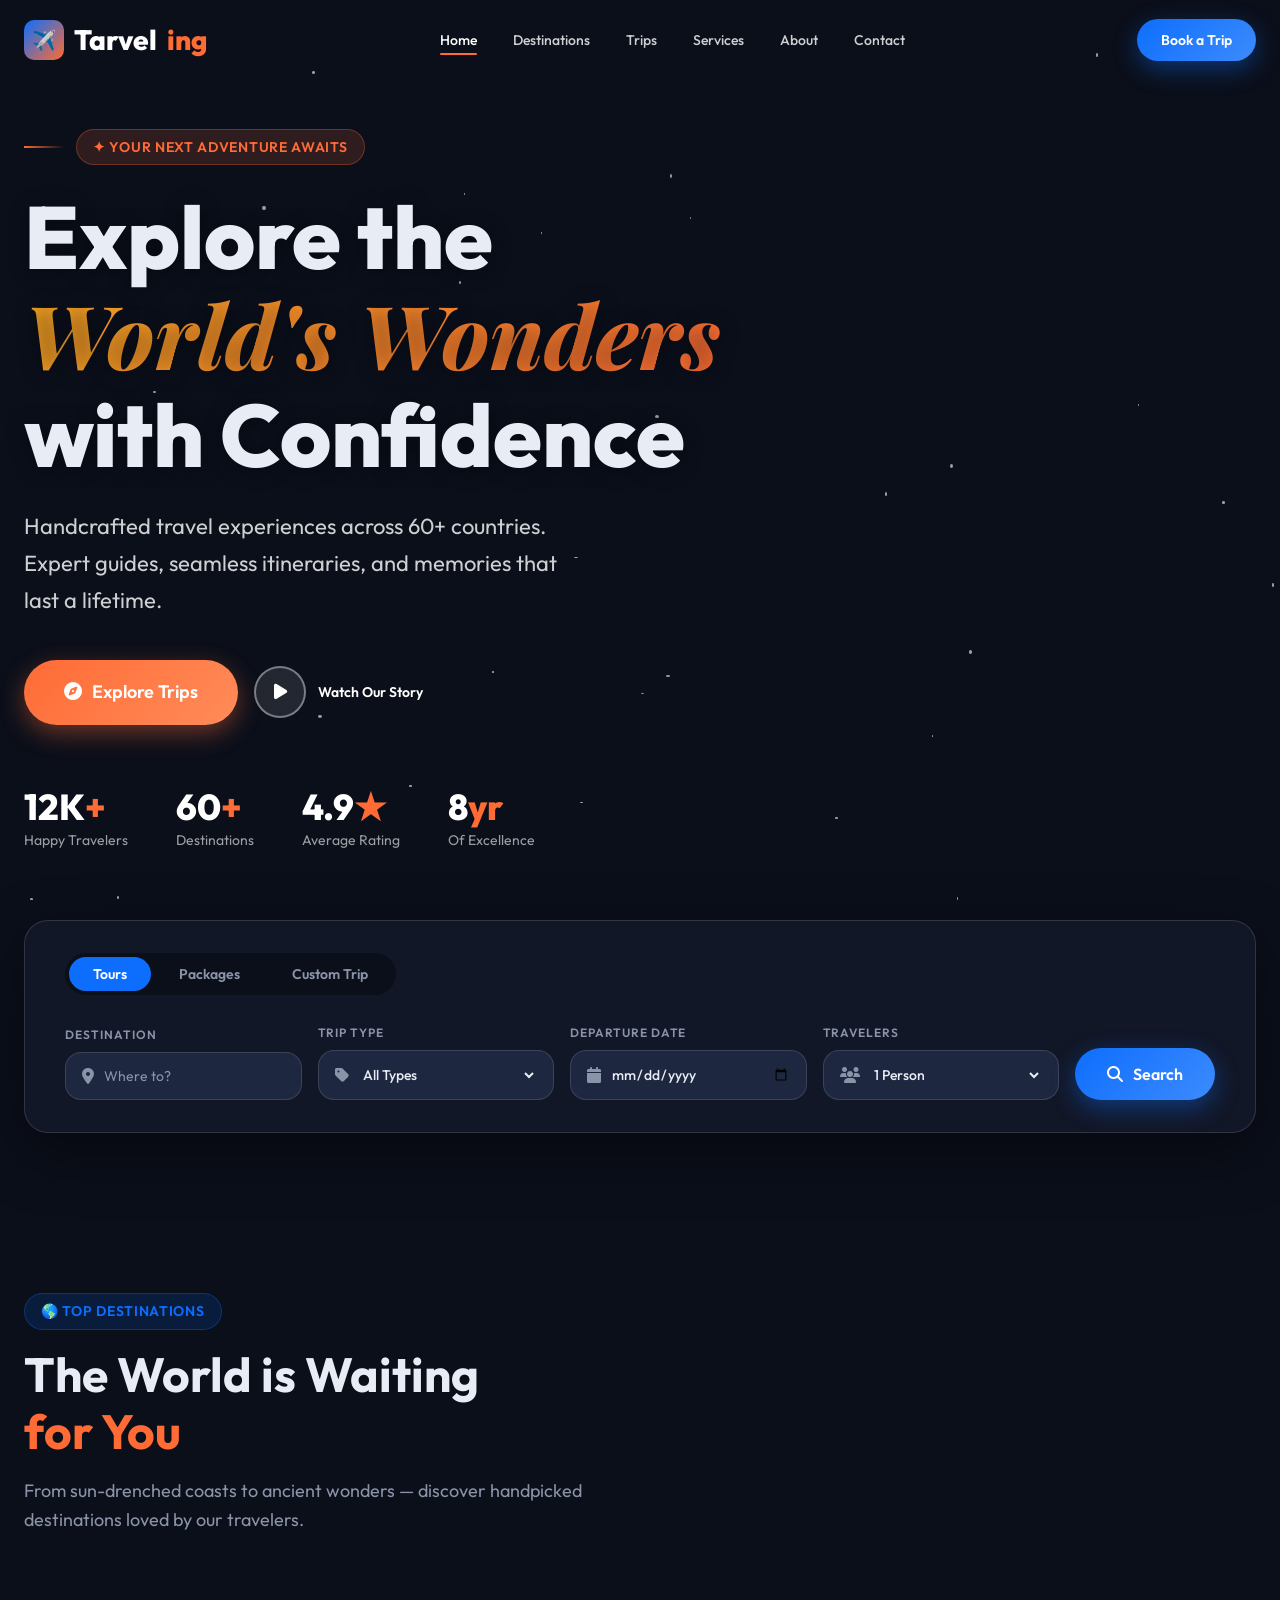
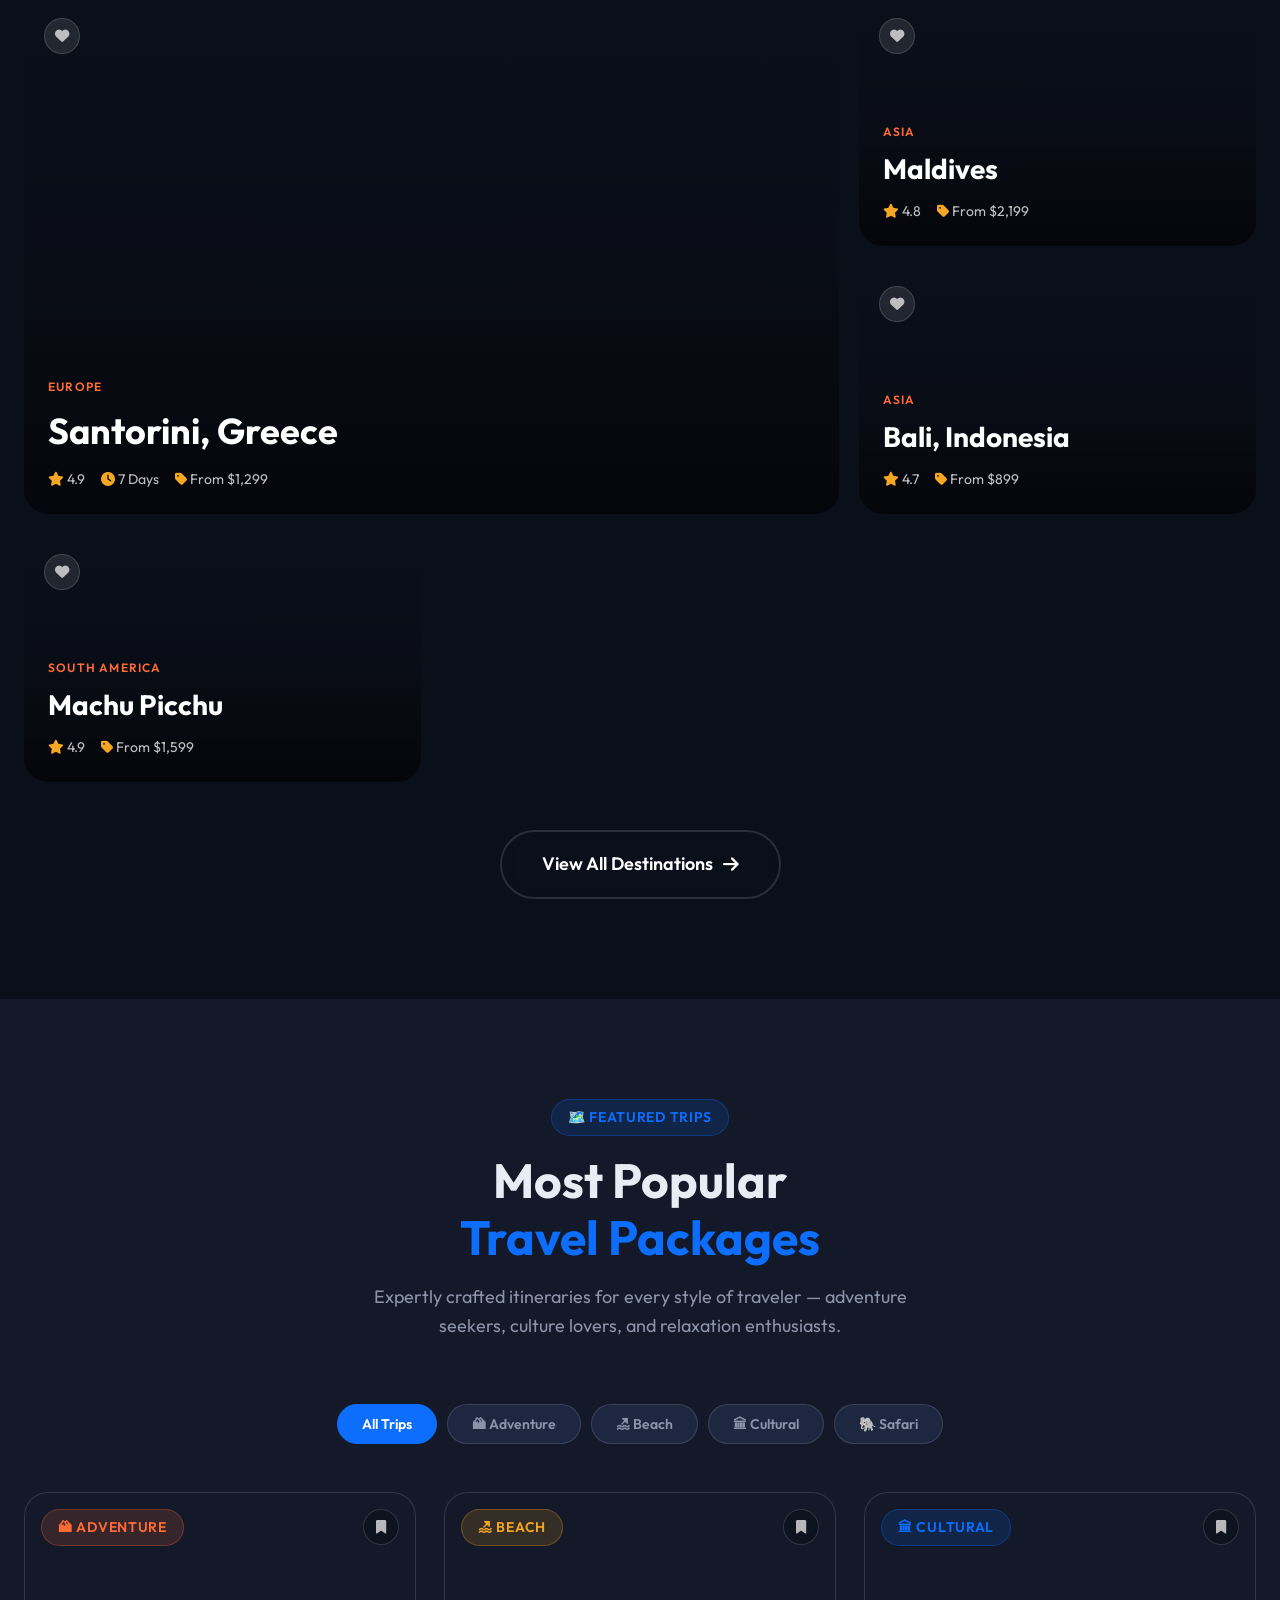
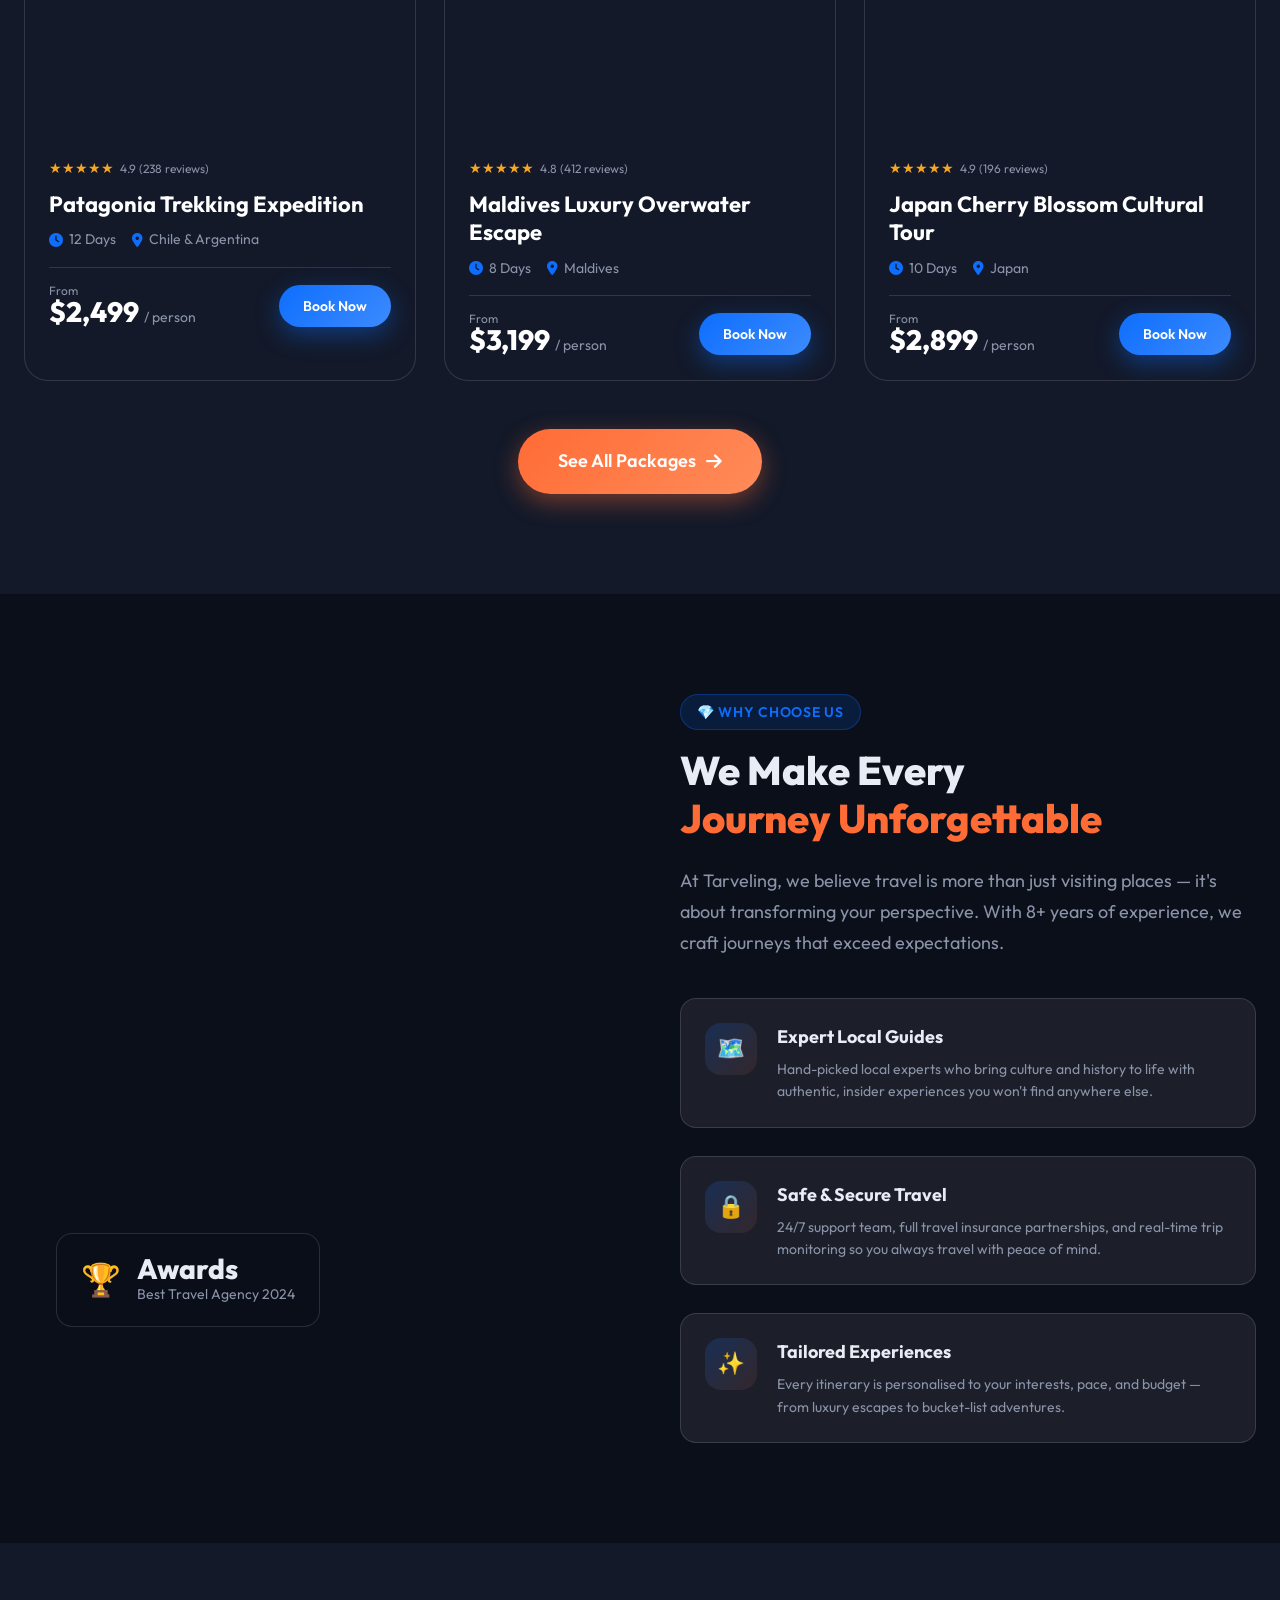
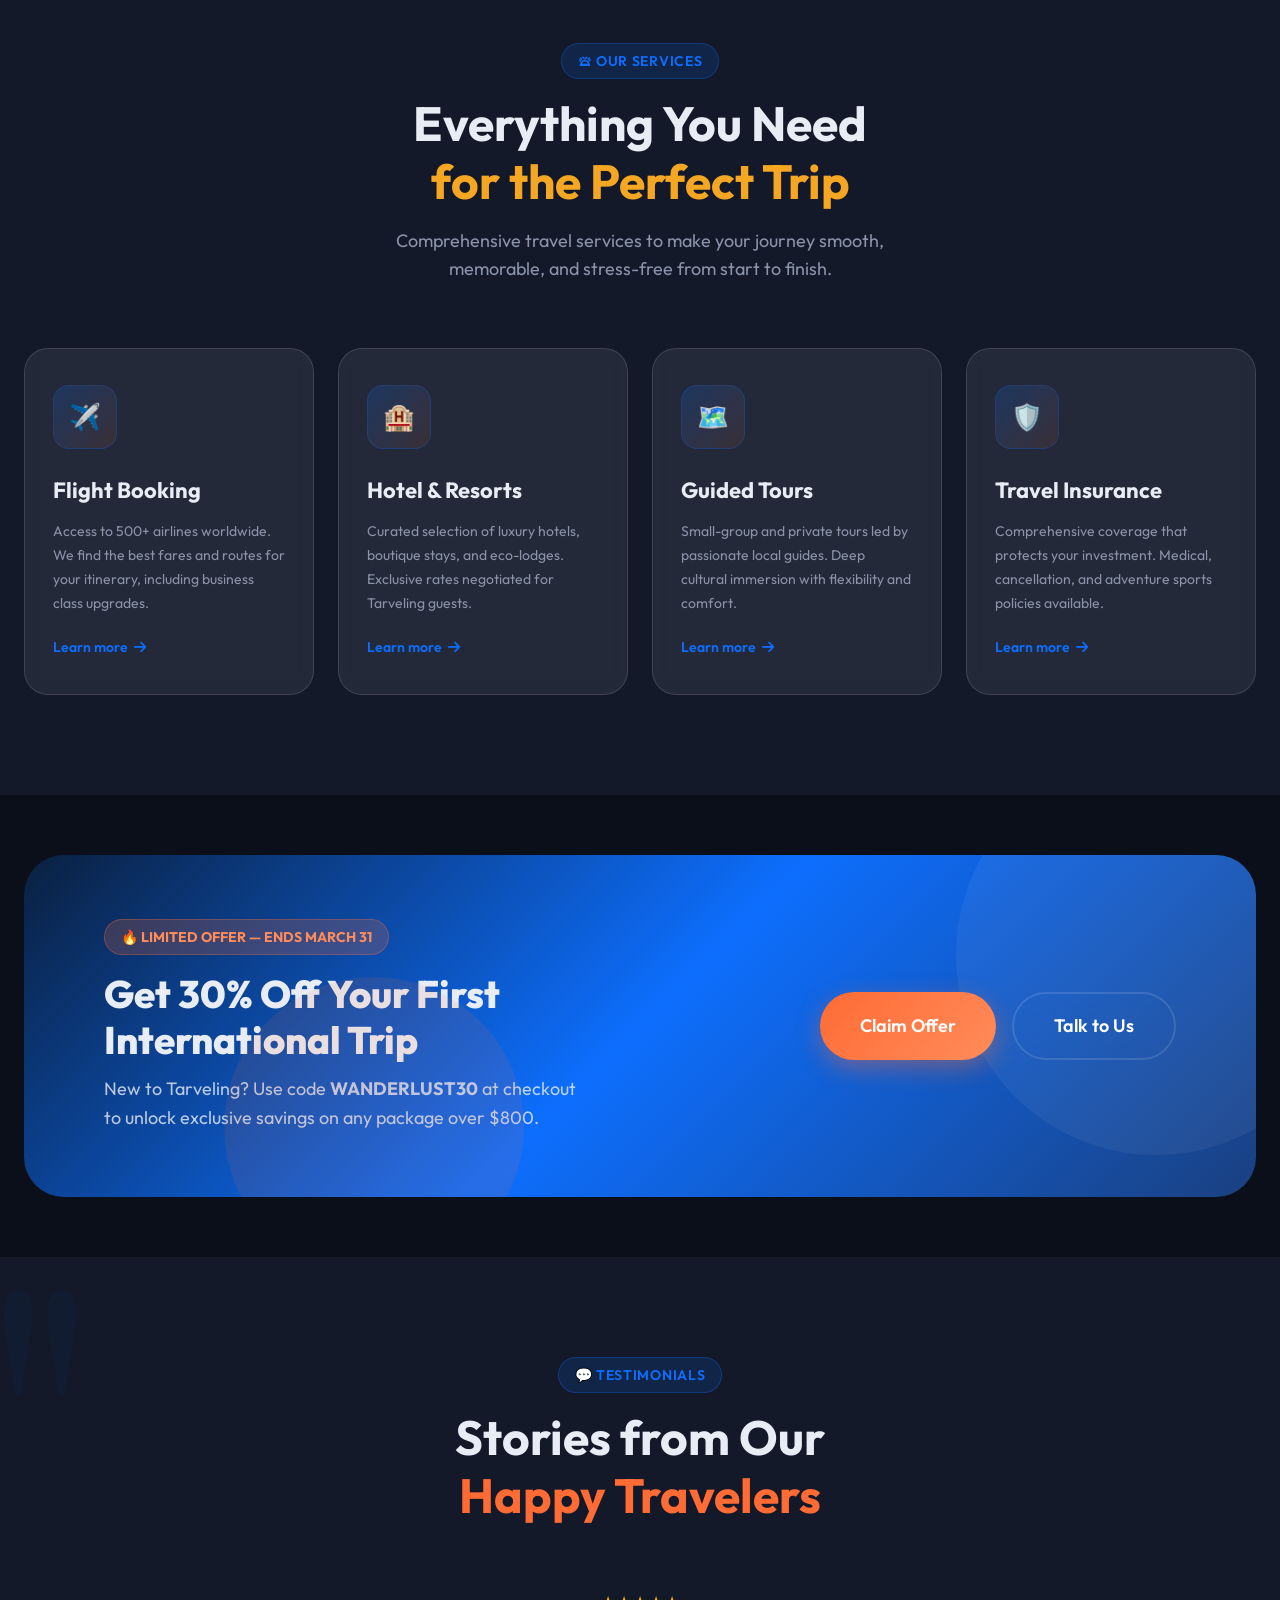
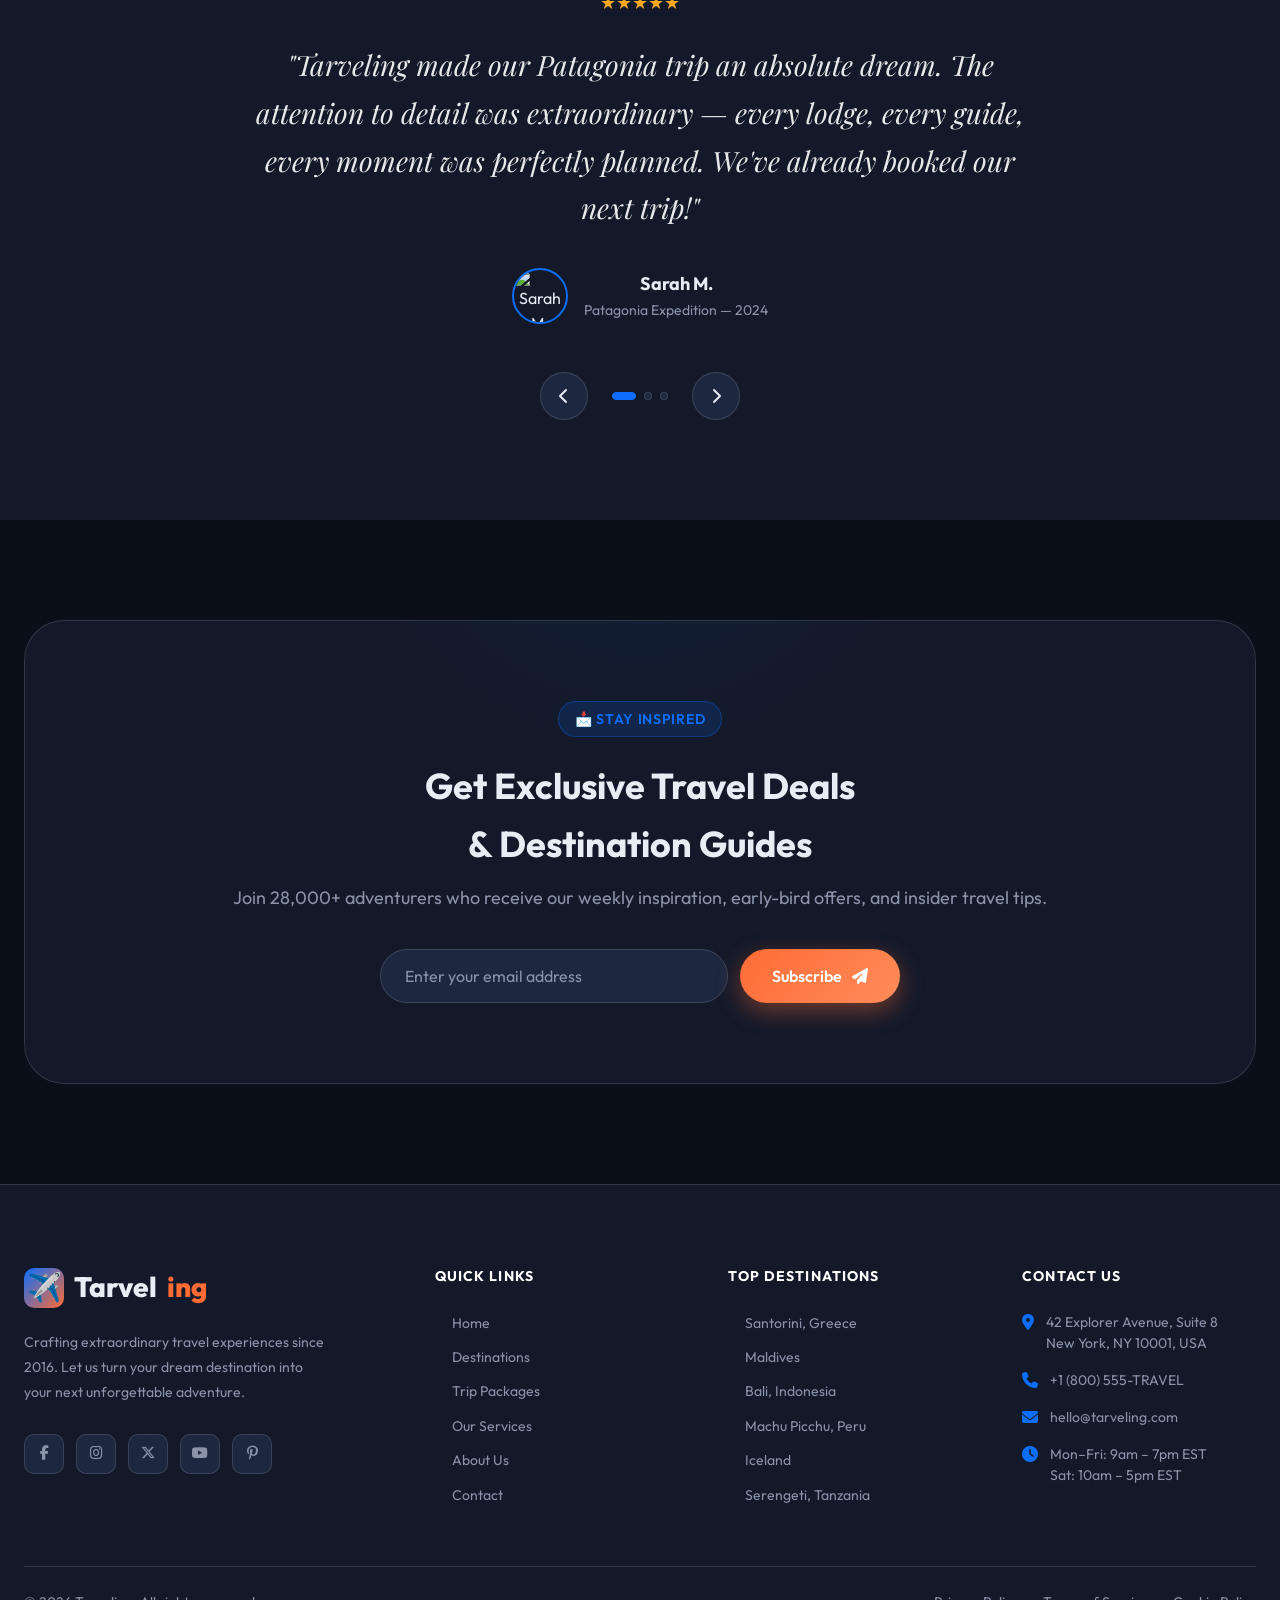
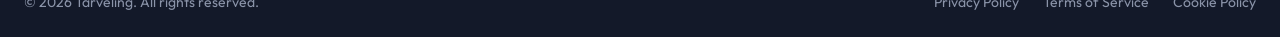
==== commit f2157376: "Update index.html" ====
--- a/index.html
+++ b/index.html
@@ -67,7 +67,7 @@
         </a>
         <button class="hero__play" id="playBtn">
           <div class="hero__play-icon"><i class="fa-solid fa-play"></i></div>
-          <span>Watch Our Story</span>
+          <span><a href="https://youtu.be/8efveLZ3E24?si=Zr4VehXK0MXTY9JQ">Watch Our Story</a></span>
         </button>
       </div>
       <div class="hero__stats">
@@ -584,3 +584,4 @@
 <script src="js/main.js"></script>
 </body>
 </html>
+
